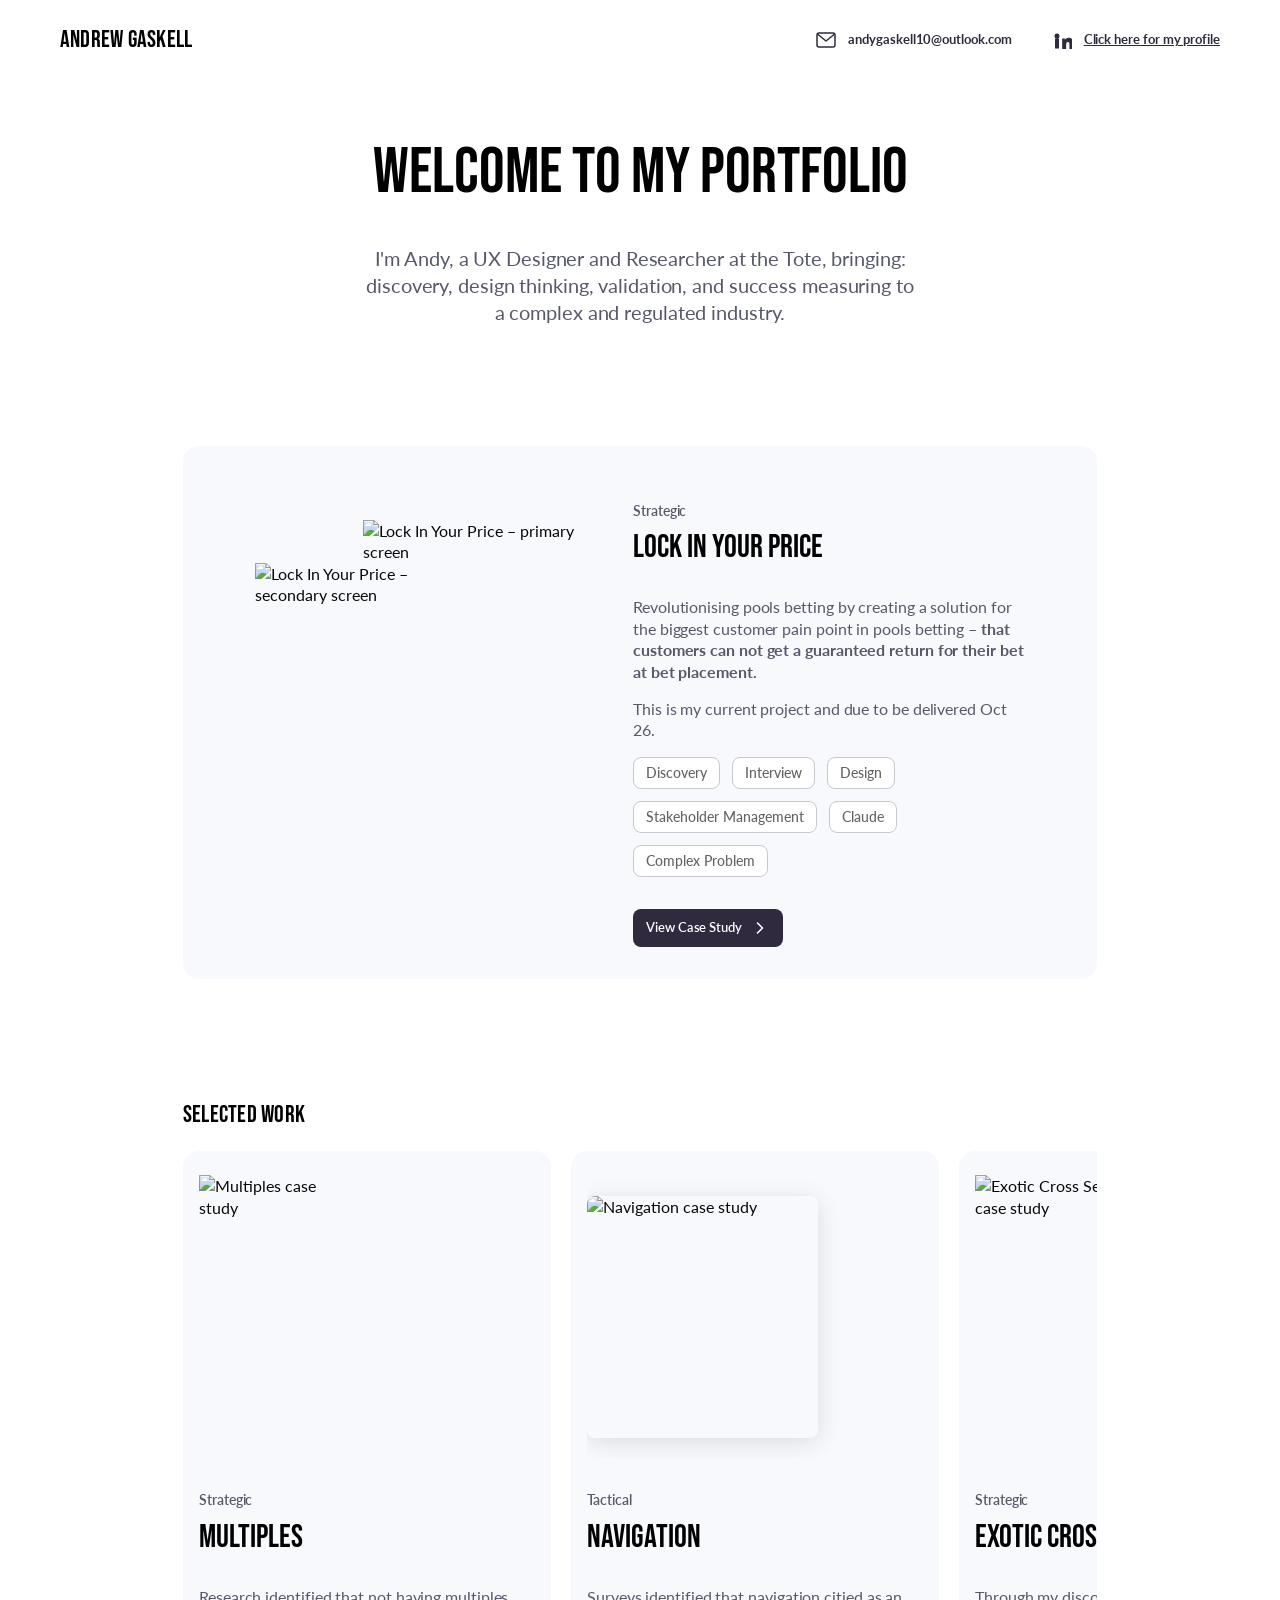
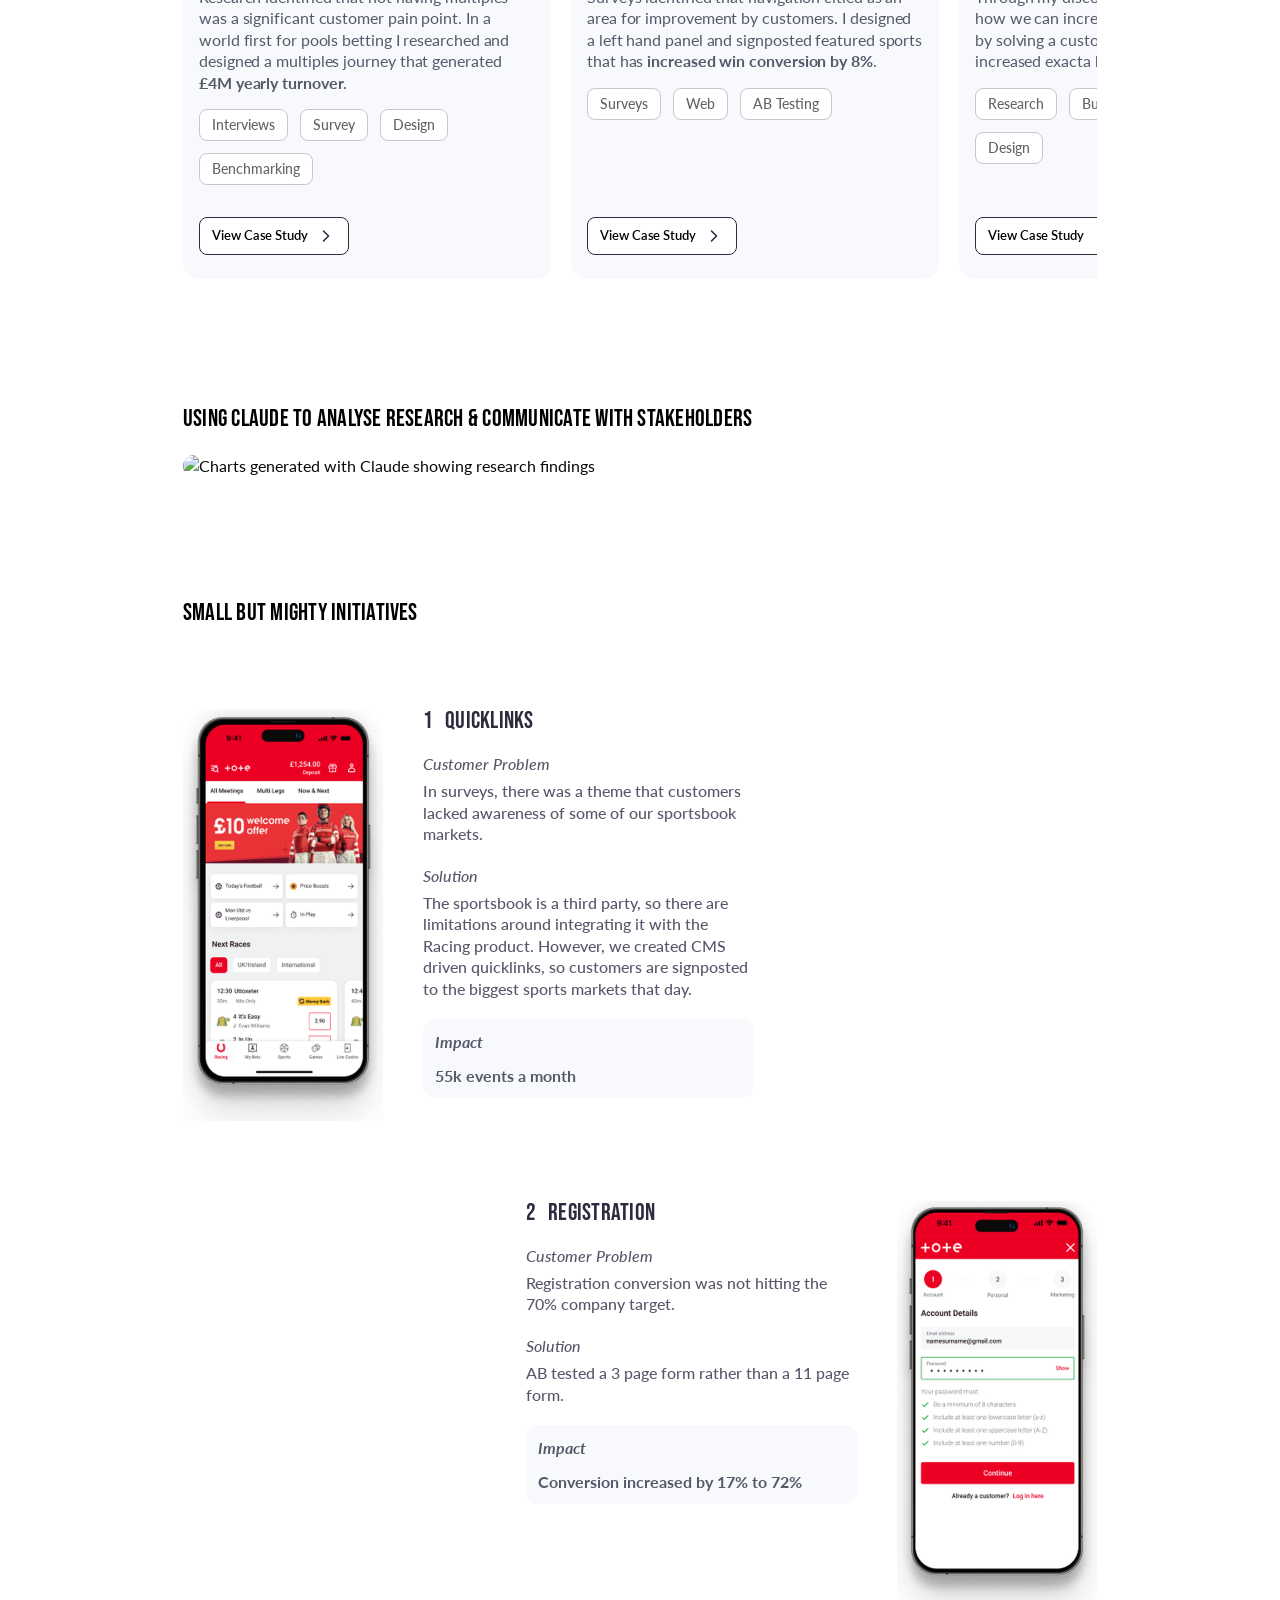
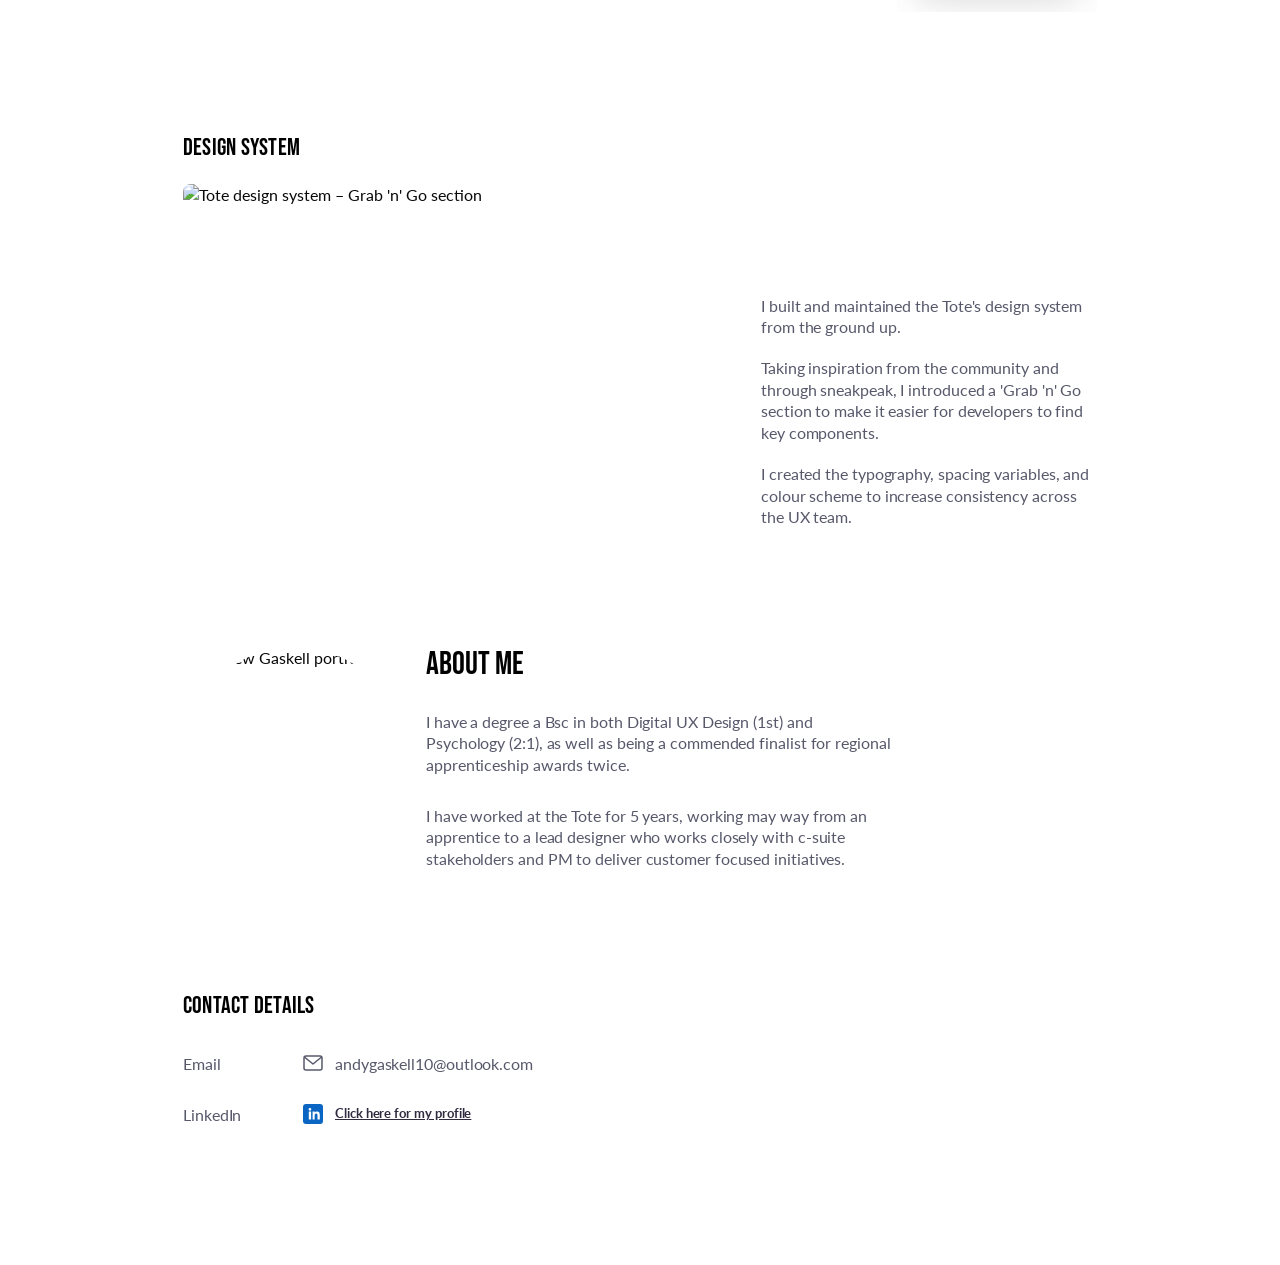
==== index.html @ a04e3f1e "Images Fix" ====
<!DOCTYPE html>
<html lang="en">
<head>
  <meta charset="UTF-8" />
  <meta name="viewport" content="width=device-width, initial-scale=1.0" />
  <title>Andrew Gaskell – Portfolio</title>
  <link rel="preconnect" href="https://fonts.googleapis.com" />
  <link rel="preconnect" href="https://fonts.gstatic.com" crossorigin />
  <link
    href="https://fonts.googleapis.com/css2?family=Bebas+Neue&family=Lato:wght@400;500;600;700&display=swap"
    rel="stylesheet"
  />
  <style>
    :root {
      --dark: #302a3f;
      --text: #57596b;
      --text-secondary: #626567;
      --surface: #f7f9fc;
      --border: #c7c7d0;
      --black: #090909;
    }

    *,
    *::before,
    *::after {
      box-sizing: border-box;
      margin: 0;
      padding: 0;
    }

    html {
      scroll-behavior: smooth;
    }

    body {
      font-family: "Lato", sans-serif;
      background: #ffffff;
      color: var(--black);
      line-height: 1.34;
      -webkit-font-smoothing: antialiased;
      -moz-osx-font-smoothing: grayscale;
    }

    img {
      display: block;
      max-width: 100%;
    }

    a {
      color: inherit;
    }

    /* ---------- HEADER ---------- */
    .site-header {
      position: sticky;
      top: 0;
      z-index: 100;
      display: flex;
      align-items: center;
      justify-content: space-between;
      gap: 40px;
      padding: 24px 60px;
      background: rgba(255, 255, 255, 0.92);
      backdrop-filter: saturate(180%) blur(10px);
      -webkit-backdrop-filter: saturate(180%) blur(10px);
      border-bottom: 1px solid transparent;
      transition: border-color 0.2s ease, box-shadow 0.2s ease;
    }

    .site-header--scrolled {
      border-bottom-color: rgba(0, 0, 0, 0.06);
      box-shadow: 0 4px 20px rgba(0, 0, 0, 0.04);
    }

    .site-header__logo {
      font-family: "Bebas Neue", sans-serif;
      font-size: 24px;
      color: #000;
      letter-spacing: 0.01em;
    }

    .site-header__links {
      display: flex;
      gap: 40px;
      align-items: center;
    }

    .header-link {
      display: inline-flex;
      align-items: center;
      gap: 12px;
      color: var(--dark);
      font-weight: 700;
      font-size: 13px;
      letter-spacing: -0.065px;
      text-decoration: none;
    }

    .header-link span.underline,
    .header-link a {
      text-decoration: underline;
      color: var(--dark);
    }

    .header-link svg {
      flex-shrink: 0;
    }

    /* ---------- MAIN BODY ---------- */
    .body-wrap {
      max-width: 954px;
      margin: 0 auto;
      padding: 60px 20px 140px;
      display: flex;
      flex-direction: column;
      align-items: center;
      gap: 120px;
    }

    /* ---------- INTRO ---------- */
    .intro {
      max-width: 553px;
      text-align: center;
      display: flex;
      flex-direction: column;
      gap: 40px;
    }

    .intro__title {
      font-family: "Bebas Neue", sans-serif;
      font-weight: 400;
      font-size: 64px;
      line-height: 1;
      color: #000;
      text-transform: uppercase;
    }

    .intro__lede {
      font-size: 20px;
      color: var(--text);
      letter-spacing: -0.1px;
      line-height: 1.34;
    }

    /* ---------- FEATURED CASE (Lock In Your Price) ---------- */
    .featured {
      width: 100%;
      background: var(--surface);
      border-radius: 16px;
      padding: 24px 72px 0;
      display: flex;
      gap: 40px;
      align-items: center;
      overflow: hidden;
    }

    .featured__media {
      position: relative;
      width: 338px;
      height: 409px;
      flex-shrink: 0;
    }

    .featured__media img {
      position: absolute;
      object-fit: cover;
    }

    .featured__media .img-back {
      left: 0;
      top: 43px;
      width: 182px;
      height: 323px;
    }

    .featured__media .img-front {
      left: 108px;
      top: 0;
      width: 230px;
      height: 409px;
    }

    .featured__copy {
      width: 400px;
      display: flex;
      flex-direction: column;
      gap: 32px;
      padding: 32px 0;
    }

    /* ---------- SHARED CARD TYPOGRAPHY ---------- */
    .eyebrow {
      font-size: 14px;
      font-weight: 600;
      color: var(--text);
      letter-spacing: -0.07px;
    }

    .card-title {
      font-family: "Bebas Neue", sans-serif;
      font-weight: 400;
      font-size: 32px;
      color: #000;
      text-transform: uppercase;
      line-height: 1;
    }

    .copy-header {
      display: flex;
      flex-direction: column;
      gap: 12px;
    }

    .copy-body {
      display: flex;
      flex-direction: column;
      gap: 16px;
    }

    .copy-body p {
      font-size: 16px;
      color: var(--text);
      letter-spacing: -0.08px;
      line-height: 1.34;
    }

    .copy-body p strong {
      font-weight: 700;
    }

    /* ---------- CHIPS ---------- */
    .chips {
      display: flex;
      flex-wrap: wrap;
      gap: 12px;
    }

    .chip {
      height: 32px;
      display: inline-flex;
      align-items: center;
      padding: 6px 12px;
      background: #ffffff;
      border: 0.6px solid var(--border);
      border-radius: 8px;
      font-size: 14px;
      font-weight: 500;
      color: var(--text-secondary);
      line-height: 20px;
      white-space: nowrap;
    }

    /* ---------- BUTTONS ---------- */
    .btn {
      display: inline-flex;
      align-items: center;
      gap: 8px;
      padding: 8px 12px;
      border-radius: 8px;
      font-size: 13px;
      font-weight: 600;
      letter-spacing: -0.065px;
      cursor: pointer;
      text-decoration: none;
      border: 1px solid transparent;
      font-family: "Lato", sans-serif;
      transition: background 0.2s ease, color 0.2s ease, transform 0.1s ease;
    }

    .btn:hover {
      transform: translateY(-1px);
    }

    .btn--primary {
      background: var(--dark);
      color: #ffffff;
    }

    .btn--primary:hover {
      background: #1f1a2b;
    }

    .btn--secondary {
      background: #ffffff;
      color: #000;
      border-color: var(--dark);
    }

    .btn--secondary:hover {
      background: #f1efee;
    }

    .btn svg {
      width: 20px;
      height: 20px;
    }

    /* ---------- SELECTED WORK ---------- */
    .section-title {
      font-family: "Bebas Neue", sans-serif;
      font-weight: 400;
      font-size: 24px;
      color: #000;
      text-transform: uppercase;
      width: 100%;
      letter-spacing: 0.01em;
    }

    .selected-work {
      width: 100%;
      display: flex;
      flex-direction: column;
      gap: 20px;
      align-items: center;
    }

    .work-cards {
      display: flex;
      gap: 20px;
      width: 100%;
      overflow-x: auto;
      padding-bottom: 4px;
      scrollbar-width: thin;
    }

    .work-cards::-webkit-scrollbar {
      height: 8px;
    }
    .work-cards::-webkit-scrollbar-thumb {
      background: var(--border);
      border-radius: 4px;
    }

    .work-card {
      flex: 0 0 368px;
      background: var(--surface);
      border-radius: 16px;
      padding: 24px 16px;
      display: flex;
      flex-direction: column;
      gap: 32px;
      min-height: 633px;
    }

    .work-card__image {
      height: 284px;
      display: flex;
      align-items: center;
      justify-content: flex-start;
      overflow: hidden;
    }

    .work-card__image img {
      height: 284px;
      width: auto;
      object-fit: cover;
    }

    .work-card__image--shadow img {
      height: 242px;
      width: 231px;
      border-radius: 8px;
      box-shadow: 0 4px 24.5px rgba(0, 0, 0, 0.12);
    }

    .work-card__copy {
      display: flex;
      flex-direction: column;
      gap: 32px;
      flex: 1;
    }

    .work-card__copy > div:last-child {
      margin-top: auto;
      align-self: flex-start;
    }

    /* ---------- FULL-WIDTH BLOCK ---------- */
    .section-block {
      width: 100%;
      display: flex;
      flex-direction: column;
      gap: 20px;
    }

    .section-block img.full {
      width: 100%;
      border-radius: 12px;
      object-fit: cover;
    }

    /* ---------- INITIATIVES ---------- */
    .initiatives {
      gap: 80px;
    }

    .initiative {
      display: flex;
      gap: 40px;
      align-items: flex-start;
      width: 100%;
    }

    .initiative--right {
      justify-content: flex-end;
    }

    .initiative__phone {
      position: relative;
      width: 200px;
      height: 411.77px;
      flex-shrink: 0;
      background: #090909;
      border-radius: 28px;
      padding: 8px;
      box-sizing: border-box;
      box-shadow: 0 20px 40px rgba(9, 9, 9, 0.12);
      overflow: hidden;
    }

    .initiative__phone::before {
      content: "";
      position: absolute;
      top: 14px;
      left: 50%;
      transform: translateX(-50%);
      width: 60px;
      height: 16px;
      background: #090909;
      border-radius: 8px;
      z-index: 2;
    }

    .initiative__phone img {
      width: 100%;
      height: 100%;
      object-fit: cover;
      object-position: top;
      display: block;
      border-radius: 20px;
    }

    /* Phone variant for images that already include a device frame */
    .initiative__phone--raw {
      background: transparent;
      padding: 0;
      border-radius: 0;
      box-shadow: none;
    }

    .initiative__phone--raw::before {
      content: none;
    }

    .initiative__phone--raw img {
      border-radius: 0;
      object-fit: cover;
      object-position: center;
    }

    .initiative__copy {
      width: 100%;
      max-width: 331px;
      display: flex;
      flex-direction: column;
      gap: 20px;
    }

    .initiative__title {
      display: flex;
      align-items: baseline;
      gap: 12px;
      font-family: "Bebas Neue", sans-serif;
      font-weight: 400;
      font-size: 24px;
      letter-spacing: 0.01em;
      text-transform: uppercase;
      color: var(--dark);
      margin: 0;
      line-height: 1;
    }

    .initiative__num {
      color: var(--dark);
    }

    .initiative__label {
      color: var(--dark);
    }

    .initiative__group {
      display: flex;
      flex-direction: column;
      gap: 6px;
    }

    .initiative__group-label {
      font-family: "Lato", sans-serif;
      font-weight: 500;
      font-style: italic;
      font-size: 16px;
      color: var(--text);
      margin: 0;
    }

    .initiative__group-body {
      font-family: "Lato", sans-serif;
      font-weight: 500;
      font-size: 16px;
      line-height: 1.34;
      color: var(--text);
      margin: 0;
    }

    .initiative__impact {
      background: var(--surface);
      border-radius: 12px;
      padding: 12px;
      display: flex;
      flex-direction: column;
      gap: 12px;
    }

    .initiative__impact-label {
      font-family: "Lato", sans-serif;
      font-weight: 700;
      font-style: italic;
      font-size: 16px;
      color: var(--text);
      margin: 0;
    }

    .initiative__impact-body {
      font-family: "Lato", sans-serif;
      font-weight: 700;
      font-size: 16px;
      line-height: 1.34;
      color: var(--text);
      margin: 0;
    }

    @media (max-width: 720px) {
      .initiatives {
        gap: 48px;
      }

      .initiative {
        display: flex;
        flex-direction: column;
        align-items: center;
        gap: 24px;
      }

      .initiative__copy {
        max-width: 100%;
        width: 100%;
      }
    }

    /* ---------- DESIGN SYSTEM ---------- */
    .design-row {
      display: flex;
      gap: 20px;
      align-items: flex-end;
      width: 100%;
    }

    .design-row__img {
      width: 558px;
      height: 343px;
      border-radius: 8px;
      object-fit: cover;
      flex-shrink: 0;
    }

    .design-row__text {
      flex: 1;
      display: flex;
      flex-direction: column;
      justify-content: center;
      gap: 20px;
      font-size: 16px;
      color: var(--text);
      letter-spacing: -0.08px;
      line-height: 1.34;
    }

    /* ---------- ABOUT ME ---------- */
    .about {
      width: 100%;
      display: flex;
      gap: 20px;
      align-items: center;
    }

    .about__photo {
      width: 223px;
      height: 223px;
      border-radius: 50%;
      object-fit: cover;
      object-position: center 15%;
      flex-shrink: 0;
    }

    .about__copy {
      width: 467px;
      display: flex;
      flex-direction: column;
      gap: 30px;
    }

    .about__copy h2 {
      font-family: "Bebas Neue", sans-serif;
      font-weight: 400;
      font-size: 32px;
      color: #000;
      text-transform: uppercase;
      line-height: 1;
    }

    .about__copy p {
      font-size: 16px;
      color: var(--text);
      letter-spacing: -0.08px;
      line-height: 1.34;
    }

    /* ---------- CONTACT ---------- */
    .contact {
      width: 100%;
    }

    .contact__col {
      width: 467px;
      display: flex;
      flex-direction: column;
      gap: 30px;
    }

    .contact__list {
      display: flex;
      flex-direction: column;
      gap: 30px;
    }

    .contact__row {
      display: flex;
      align-items: flex-start;
      gap: 60px;
      width: 382px;
    }

    .contact__row .label {
      width: 60px;
      font-size: 16px;
      color: var(--text);
      letter-spacing: -0.08px;
    }

    .contact__row .value {
      display: inline-flex;
      align-items: center;
      gap: 12px;
      font-size: 16px;
      color: var(--text);
      letter-spacing: -0.08px;
    }

    .contact__row a {
      color: var(--dark);
      font-weight: 700;
      font-size: 13px;
      text-decoration: underline;
      letter-spacing: -0.065px;
    }

    /* ---------- RESPONSIVE ---------- */
    @media (max-width: 900px) {
      .site-header {
        padding: 16px 20px;
        flex-wrap: wrap;
        gap: 16px;
      }
      .site-header__links {
        gap: 16px;
        flex-wrap: wrap;
      }
      .body-wrap {
        padding: 48px 20px 80px;
        gap: 80px;
      }
      .intro__title {
        font-size: 44px;
      }
      .intro__lede {
        font-size: 17px;
      }
      .featured {
        flex-direction: column;
        padding: 24px;
        gap: 24px;
      }
      .featured__media {
        width: 100%;
        height: 360px;
      }
      .featured__media .img-back {
        left: 0;
      }
      .featured__media .img-front {
        left: 40%;
      }
      .featured__copy {
        width: 100%;
        padding: 0;
      }
      .design-row {
        flex-direction: column;
        align-items: stretch;
      }
      .design-row__img {
        width: 100%;
        height: auto;
      }
      .about {
        flex-direction: column;
        text-align: center;
      }
      .about__copy {
        width: 100%;
      }
      .contact__col,
      .contact__row {
        width: 100%;
      }
      .contact__row {
        flex-wrap: wrap;
        gap: 12px;
      }
    }
  </style>
</head>
<body>
  <!-- HEADER -->
  <header class="site-header">
    <div class="site-header__logo">Andrew Gaskell</div>

    <div class="site-header__links">
      <a class="header-link" href="mailto:andygaskell10@outlook.com">
        <svg width="20" height="18" viewBox="0 0 20 18" fill="none" aria-hidden="true">
          <rect x="1" y="2" width="18" height="14" rx="2" stroke="#302a3f" stroke-width="1.5" />
          <path d="M2 3.5l8 6.5 8-6.5" stroke="#302a3f" stroke-width="1.5" fill="none" stroke-linecap="round" stroke-linejoin="round" />
        </svg>
        <span>andygaskell10@outlook.com</span>
      </a>

      <span class="header-link">
        <svg width="20" height="20" viewBox="0 0 20 20" fill="#302a3f" aria-hidden="true">
          <path d="M4.98 3.5A2.49 2.49 0 002.5 6a2.5 2.5 0 105 0 2.49 2.49 0 00-2.52-2.5zM3 8.5h4v10H3v-10zM9 8.5h3.8v1.37h.05c.53-1 1.83-2.07 3.77-2.07 4.03 0 4.78 2.65 4.78 6.1v5.1h-4v-4.52c0-1.08-.02-2.47-1.5-2.47-1.5 0-1.73 1.17-1.73 2.39v4.6h-4V8.5z"/>
        </svg>
        <a
          href="https://www.linkedin.com/in/andrew-gaskell-4092a5191?utm_source=share&utm_campaign=share_via&utm_content=profile&utm_medium=ios_app"
          target="_blank"
          rel="noopener"
        >Click here for my profile</a>
      </span>
    </div>
  </header>

  <main class="body-wrap">
    <!-- INTRO -->
    <section class="intro">
      <h1 class="intro__title">Welcome to my Portfolio</h1>
      <p class="intro__lede">
        I'm Andy, a UX Designer and Researcher at the Tote,
        bringing: discovery, design thinking, validation, and success measuring
        to a complex and regulated industry.
      </p>
    </section>

    <!-- FEATURED: LOCK IN YOUR PRICE -->
    <section class="featured" aria-labelledby="featured-title">
      <div class="featured__media">
        <img
          class="img-back"
          src="https://www.figma.com/api/mcp/asset/59ce212b-fd4f-493f-a868-9556525ee064"
          alt="Lock In Your Price – secondary screen"
        />
        <img
          class="img-front"
          src="https://www.figma.com/api/mcp/asset/9206237b-5625-414d-aa33-318e355da649"
          alt="Lock In Your Price – primary screen"
        />
      </div>

      <div class="featured__copy">
        <div class="copy-header">
          <div class="eyebrow">Strategic</div>
          <h2 id="featured-title" class="card-title">Lock in your price</h2>
        </div>

        <div class="copy-body">
          <p>
            Revolutionising pools betting by creating a solution for the biggest
            customer pain point in pools betting –
            <strong>that customers can not get a guaranteed return for their bet at bet placement.</strong>
          </p>
          <p>This is my current project and due to be delivered Oct 26.</p>
          <div class="chips">
            <span class="chip">Discovery</span>
            <span class="chip">Interview</span>
            <span class="chip">Design</span>
            <span class="chip">Stakeholder Management</span>
            <span class="chip">Claude</span>
            <span class="chip">Complex Problem</span>
          </div>
        </div>

        <div>
          <a href="lock-in-your-price.html" class="btn btn--primary">
            View Case Study
            <svg viewBox="0 0 20 20" fill="none" aria-hidden="true">
              <path d="M7.5 5l5 5-5 5" stroke="#ffffff" stroke-width="1.6" stroke-linecap="round" stroke-linejoin="round" />
            </svg>
          </a>
        </div>
      </div>
    </section>

    <!-- SELECTED WORK -->
    <section class="selected-work" aria-labelledby="selected-work-title">
      <h2 id="selected-work-title" class="section-title">Selected Work</h2>

      <div class="work-cards">
        <!-- MULTIPLES -->
        <article class="work-card">
          <div class="work-card__image">
            <img
              src="https://www.figma.com/api/mcp/asset/af1f8f27-b01c-4b94-82c2-63f223aa8c0b"
              alt="Multiples case study"
              style="width: 148px; height: 284px;"
            />
          </div>
          <div class="work-card__copy">
            <div class="copy-header">
              <div class="eyebrow">Strategic</div>
              <h3 class="card-title">Multiples</h3>
            </div>
            <div class="copy-body">
              <p>
                Research identified that not having multiples was a significant
                customer pain point. In a world first for pools betting I
                researched and designed a multiples journey that generated
                <strong>£4M yearly turnover</strong>.
              </p>
              <div class="chips">
                <span class="chip">Interviews</span>
                <span class="chip">Survey</span>
                <span class="chip">Design</span>
                <span class="chip">Benchmarking</span>
              </div>
            </div>
            <div>
              <a href="multiples.html" class="btn btn--secondary">
                View Case Study
                <svg viewBox="0 0 20 20" fill="none" aria-hidden="true">
                  <path d="M7.5 5l5 5-5 5" stroke="#302a3f" stroke-width="1.6" stroke-linecap="round" stroke-linejoin="round" />
                </svg>
              </a>
            </div>
          </div>
        </article>

        <!-- NAVIGATION -->
        <article class="work-card">
          <div class="work-card__image work-card__image--shadow">
            <img
              src="https://www.figma.com/api/mcp/asset/d4b5a0cf-1b9d-4bb0-9377-9b371bf3ffa4"
              alt="Navigation case study"
            />
          </div>
          <div class="work-card__copy">
            <div class="copy-header">
              <div class="eyebrow">Tactical</div>
              <h3 class="card-title">Navigation</h3>
            </div>
            <div class="copy-body">
              <p>
                Surveys identified that navigation citied as an area for
                improvement by customers. I designed a left hand panel and
                signposted featured sports that has
                <strong>increased win conversion by 8%</strong>.
              </p>
              <div class="chips">
                <span class="chip">Surveys</span>
                <span class="chip">Web</span>
                <span class="chip">AB Testing</span>
              </div>
            </div>
            <div>
              <a href="navigation.html" class="btn btn--secondary">
                View Case Study
                <svg viewBox="0 0 20 20" fill="none" aria-hidden="true">
                  <path d="M7.5 5l5 5-5 5" stroke="#302a3f" stroke-width="1.6" stroke-linecap="round" stroke-linejoin="round" />
                </svg>
              </a>
            </div>
          </div>
        </article>

        <!-- EXOTIC CROSS SELL -->
        <article class="work-card">
          <div class="work-card__image">
            <img
              src="https://www.figma.com/api/mcp/asset/a1ad3f12-41bf-49c2-80f7-ecae41f006d0"
              alt="Exotic Cross Sell case study"
              style="width: 148px; height: 284px;"
            />
          </div>
          <div class="work-card__copy">
            <div class="copy-header">
              <div class="eyebrow">Strategic</div>
              <h3 class="card-title">Exotic Cross Sell</h3>
            </div>
            <div class="copy-body">
              <p>
                Through my discovery, I built a business case on how we can
                increase the number of exotic bets by solving a customer
                problem. My solution increased exacta bets by 8%.
              </p>
              <div class="chips">
                <span class="chip">Research</span>
                <span class="chip">Business Case</span>
                <span class="chip">AB Testing</span>
                <span class="chip">Design</span>
              </div>
            </div>
            <div>
              <a href="exotic-cross-sell.html" class="btn btn--secondary">
                View Case Study
                <svg viewBox="0 0 20 20" fill="none" aria-hidden="true">
                  <path d="M7.5 5l5 5-5 5" stroke="#302a3f" stroke-width="1.6" stroke-linecap="round" stroke-linejoin="round" />
                </svg>
              </a>
            </div>
          </div>
        </article>
      </div>
    </section>

    <!-- CLAUDE RESEARCH -->
    <section class="section-block" aria-labelledby="claude-title">
      <h2 id="claude-title" class="section-title">
        Using Claude to analyse research &amp; communicate with stakeholders
      </h2>
      <img
        class="full"
        src="https://www.figma.com/api/mcp/asset/774a1a43-2153-4a1f-8f2c-2c7793936df0"
        alt="Charts generated with Claude showing research findings"
      />
    </section>

    <!-- SMALL BUT MIGHTY INITIATIVES -->
    <section class="section-block initiatives" aria-labelledby="initiatives-title">
      <h2 id="initiatives-title" class="section-title">
        Small but mighty initiatives
      </h2>

      <article class="initiative initiative--left">
        <div class="initiative__phone initiative__phone--raw">
          <img
            src="images/quicklinks-mockup.png"
            alt="Tote app showing Quicklinks to sportsbook markets"
          />
        </div>
        <div class="initiative__copy">
          <h3 class="initiative__title">
            <span class="initiative__num">1</span>
            <span class="initiative__label">Quicklinks</span>
          </h3>
          <div class="initiative__group">
            <p class="initiative__group-label">Customer Problem</p>
            <p class="initiative__group-body">
              In surveys, there was a theme that customers lacked awareness of
              some of our sportsbook markets.
            </p>
          </div>
          <div class="initiative__group">
            <p class="initiative__group-label">Solution</p>
            <p class="initiative__group-body">
              The sportsbook is a third party, so there are limitations around
              integrating it with the Racing product. However, we created CMS
              driven quicklinks, so customers are signposted to the biggest
              sports markets that day.
            </p>
          </div>
          <div class="initiative__impact">
            <p class="initiative__impact-label">Impact</p>
            <p class="initiative__impact-body">55k events a month</p>
          </div>
        </div>
      </article>

      <article class="initiative initiative--right">
        <div class="initiative__copy">
          <h3 class="initiative__title">
            <span class="initiative__num">2</span>
            <span class="initiative__label">Registration</span>
          </h3>
          <div class="initiative__group">
            <p class="initiative__group-label">Customer Problem</p>
            <p class="initiative__group-body">
              Registration conversion was not hitting the 70% company target.
            </p>
          </div>
          <div class="initiative__group">
            <p class="initiative__group-label">Solution</p>
            <p class="initiative__group-body">
              AB tested a 3 page form rather than a 11 page form.
            </p>
          </div>
          <div class="initiative__impact">
            <p class="initiative__impact-label">Impact</p>
            <p class="initiative__impact-body">
              Conversion increased by 17% to 72%
            </p>
          </div>
        </div>
        <div class="initiative__phone initiative__phone--raw">
          <img
            src="images/registration-mockup.png"
            alt="Tote registration screen"
          />
        </div>
      </article>
    </section>

    <!-- DESIGN SYSTEM -->
    <section class="section-block" aria-labelledby="design-system-title">
      <h2 id="design-system-title" class="section-title">Design System</h2>
      <div class="design-row">
        <img
          class="design-row__img"
          src="https://www.figma.com/api/mcp/asset/03b5f0b4-5781-4f56-aea9-3d35192b1d86"
          alt="Tote design system – Grab 'n' Go section"
        />
        <div class="design-row__text">
          <p>I built and maintained the Tote's design system from the ground up.</p>
          <p>
            Taking inspiration from the community and through sneakpeak, I
            introduced a 'Grab 'n' Go section to make it easier for developers
            to find key components.
          </p>
          <p>
            I created the typography, spacing variables, and colour scheme to
            increase consistency across the UX team.
          </p>
        </div>
      </div>
    </section>

    <!-- ABOUT ME -->
    <section class="about" aria-labelledby="about-title">
      <img
        class="about__photo"
        src="https://www.figma.com/api/mcp/asset/d4609ada-170c-4000-98b9-8ecf464421ad"
        alt="Andrew Gaskell portrait"
      />
      <div class="about__copy">
        <h2 id="about-title">About Me</h2>
        <p>
          I have a degree a Bsc in both Digital UX Design (1st) and Psychology
          (2:1), as well as being a commended finalist for regional
          apprenticeship awards twice.
        </p>
        <p>
          I have worked at the Tote for 5 years, working may way from an
          apprentice to a lead designer who works closely with c-suite
          stakeholders and PM to deliver customer focused initiatives.
        </p>
      </div>
    </section>

    <!-- CONTACT -->
    <section class="contact" aria-labelledby="contact-title">
      <div class="contact__col">
        <h2 id="contact-title" class="section-title">Contact details</h2>

        <div class="contact__list">
          <div class="contact__row">
            <span class="label">Email</span>
            <span class="value">
              <svg width="20" height="18" viewBox="0 0 20 18" fill="none" aria-hidden="true">
                <rect x="1" y="2" width="18" height="14" rx="2" stroke="#57596b" stroke-width="1.5" />
                <path d="M2 3.5l8 6.5 8-6.5" stroke="#57596b" stroke-width="1.5" fill="none" stroke-linecap="round" stroke-linejoin="round" />
              </svg>
              andygaskell10@outlook.com
            </span>
          </div>

          <div class="contact__row">
            <span class="label">LinkedIn</span>
            <span class="value">
              <svg width="20" height="20" viewBox="0 0 20 20" aria-hidden="true">
                <rect width="20" height="20" rx="3" fill="#0a66c2"/>
                <path fill="#fff" d="M5.8 7.6h2.3v7.9H5.8V7.6zm1.15-3.6a1.36 1.36 0 11-.01 2.72 1.36 1.36 0 01.01-2.72zM9.6 7.6h2.21v1.08h.03c.31-.58 1.06-1.18 2.19-1.18 2.34 0 2.77 1.54 2.77 3.54v4.46h-2.3v-3.96c0-.94-.02-2.16-1.32-2.16-1.32 0-1.52 1.03-1.52 2.09v4.03H9.6V7.6z"/>
              </svg>
              <a
                href="https://www.linkedin.com/in/andrew-gaskell-4092a5191?utm_source=share&utm_campaign=share_via&utm_content=profile&utm_medium=ios_app"
                target="_blank"
                rel="noopener"
              >Click here for my profile</a>
            </span>
          </div>
        </div>
      </div>
    </section>
  </main>

  <script>
    (function () {
      var header = document.querySelector('.site-header');
      if (!header) return;
      var toggle = function () {
        if (window.scrollY > 8) {
          header.classList.add('site-header--scrolled');
        } else {
          header.classList.remove('site-header--scrolled');
        }
      };
      toggle();
      window.addEventListener('scroll', toggle, { passive: true });
    })();
  </script>
</body>
</html>
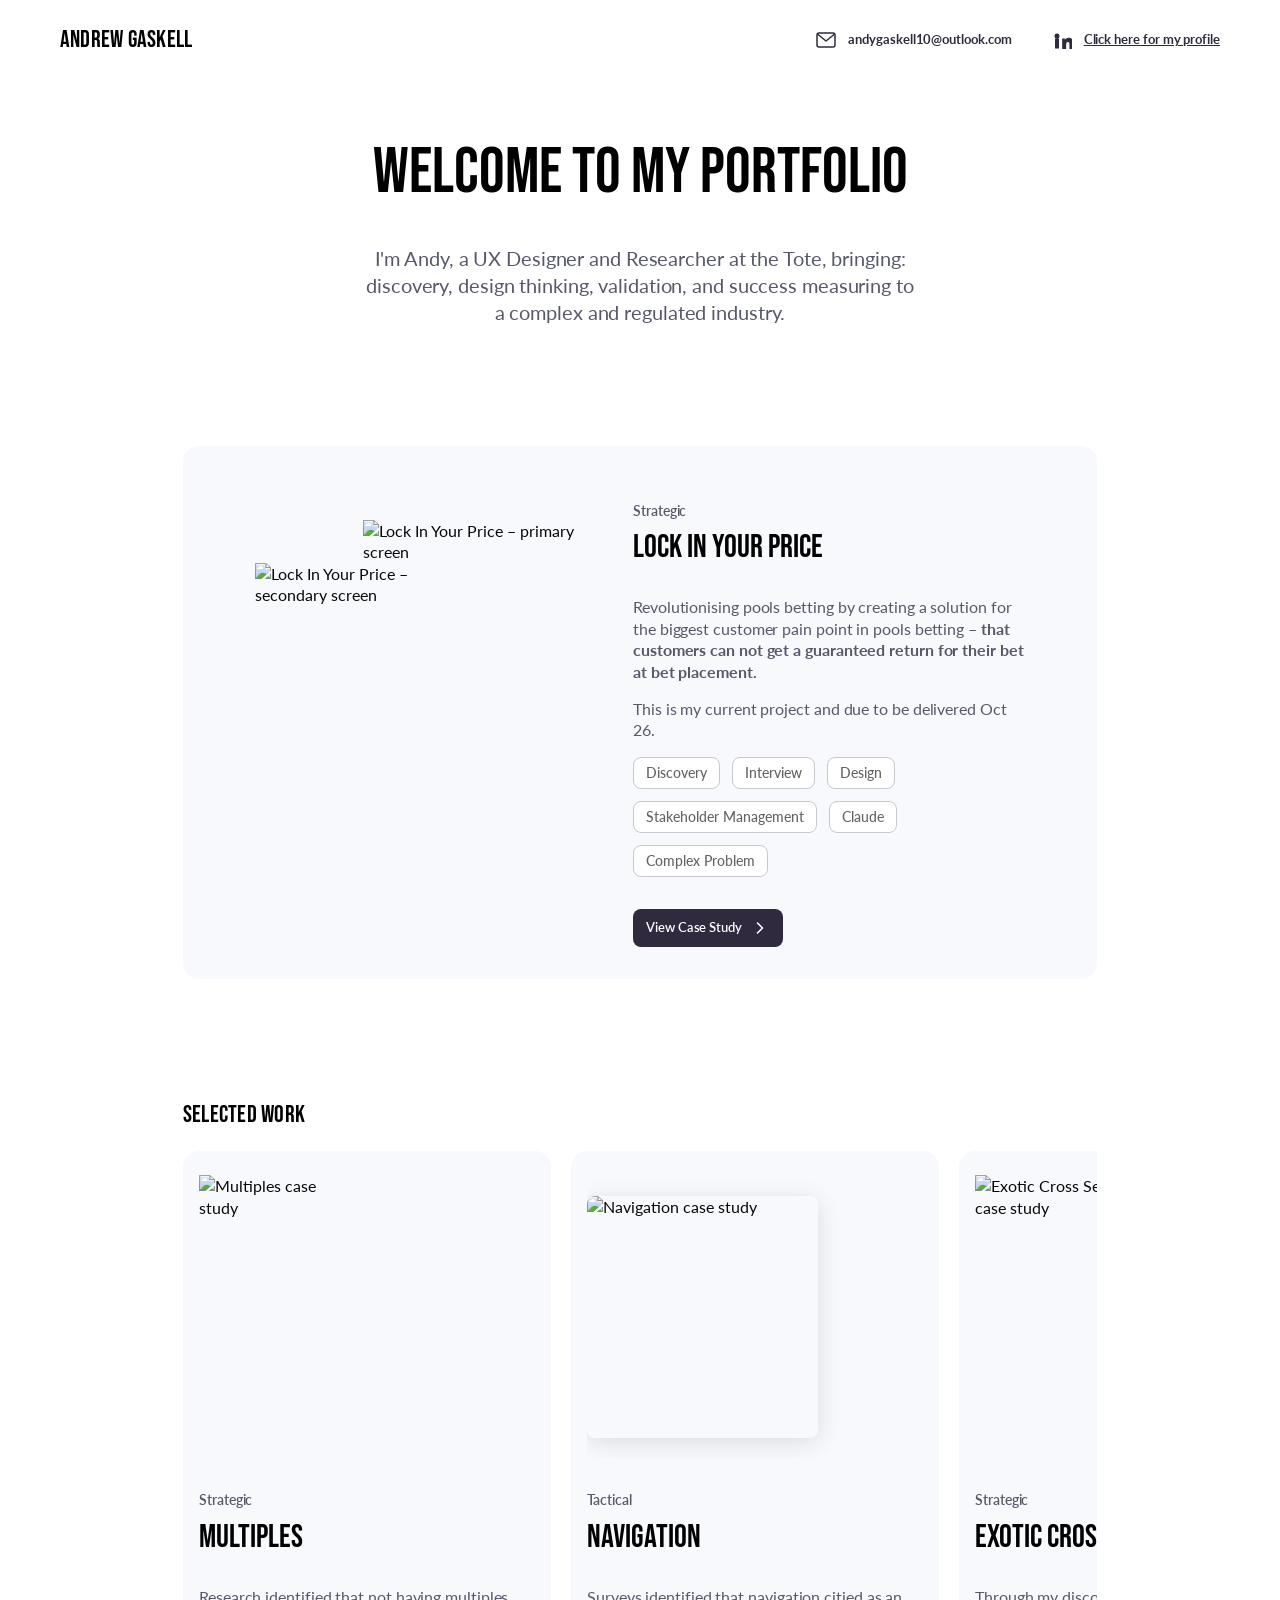
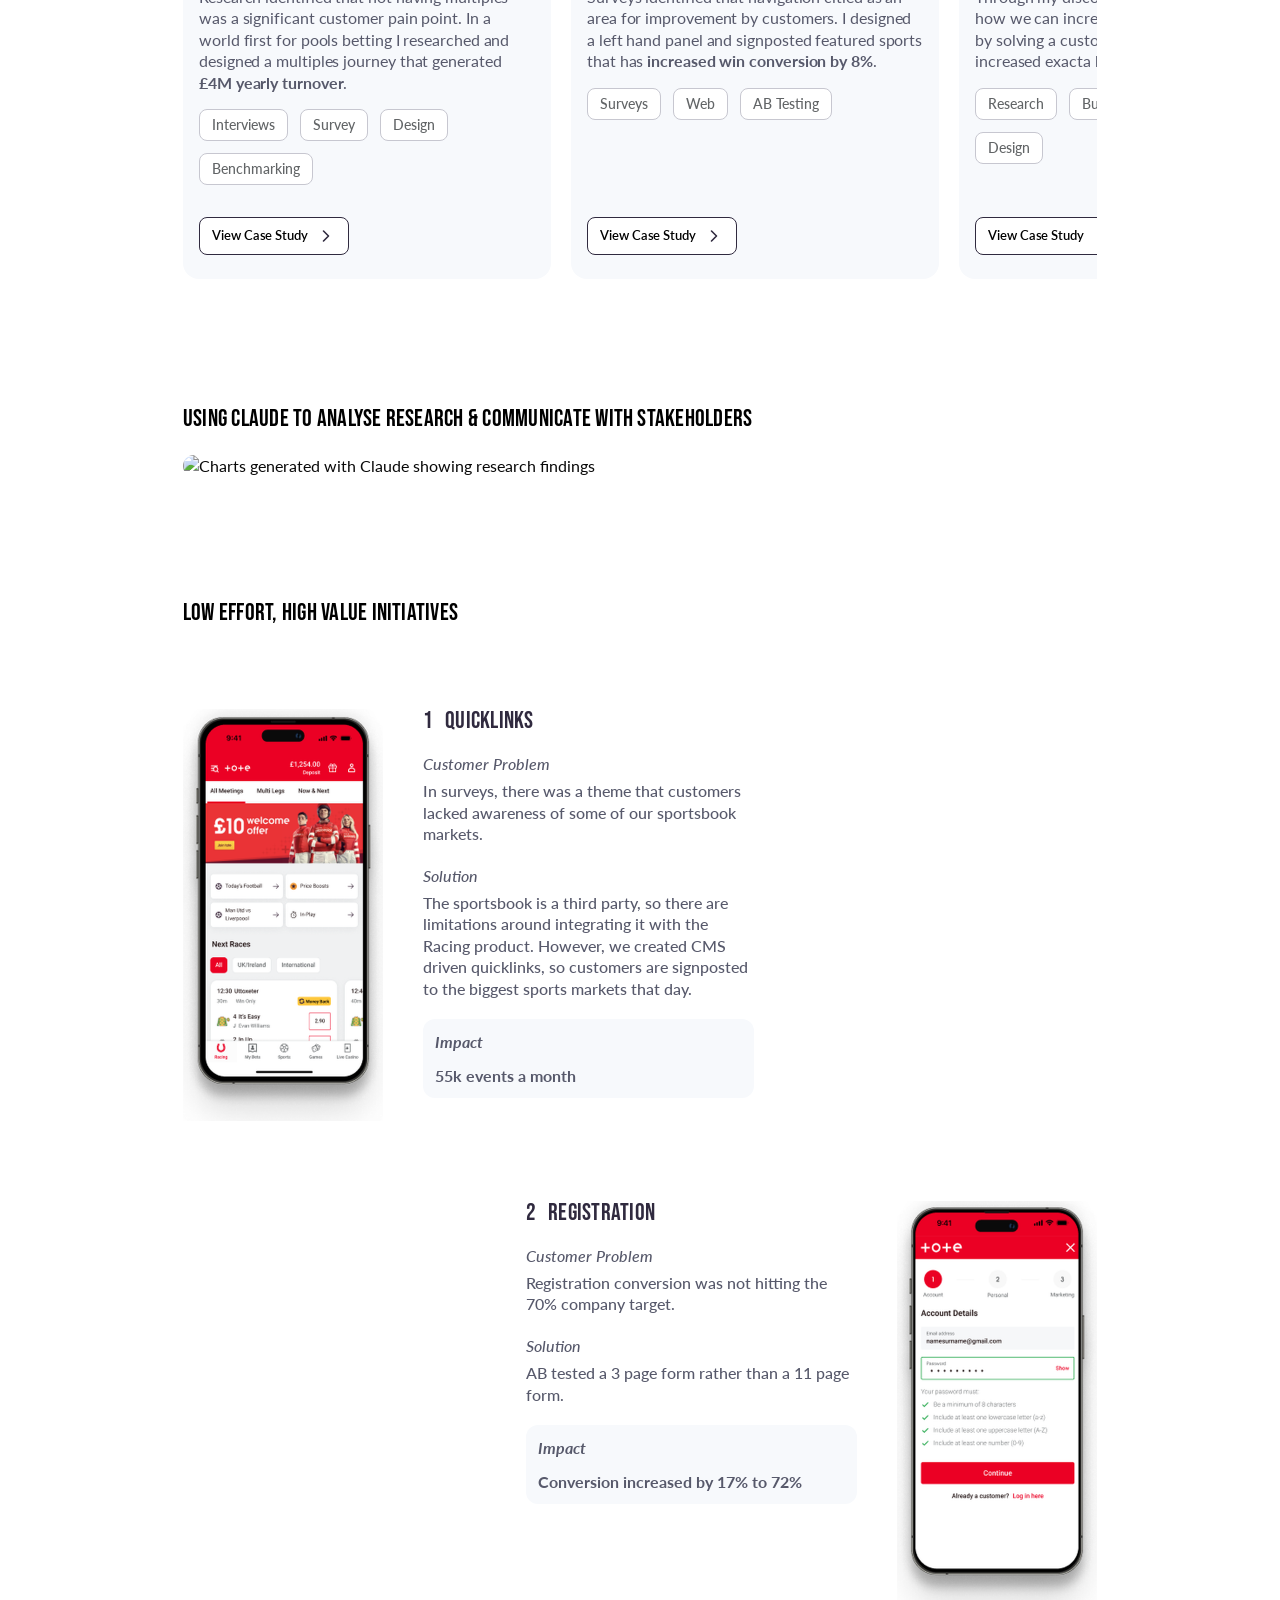
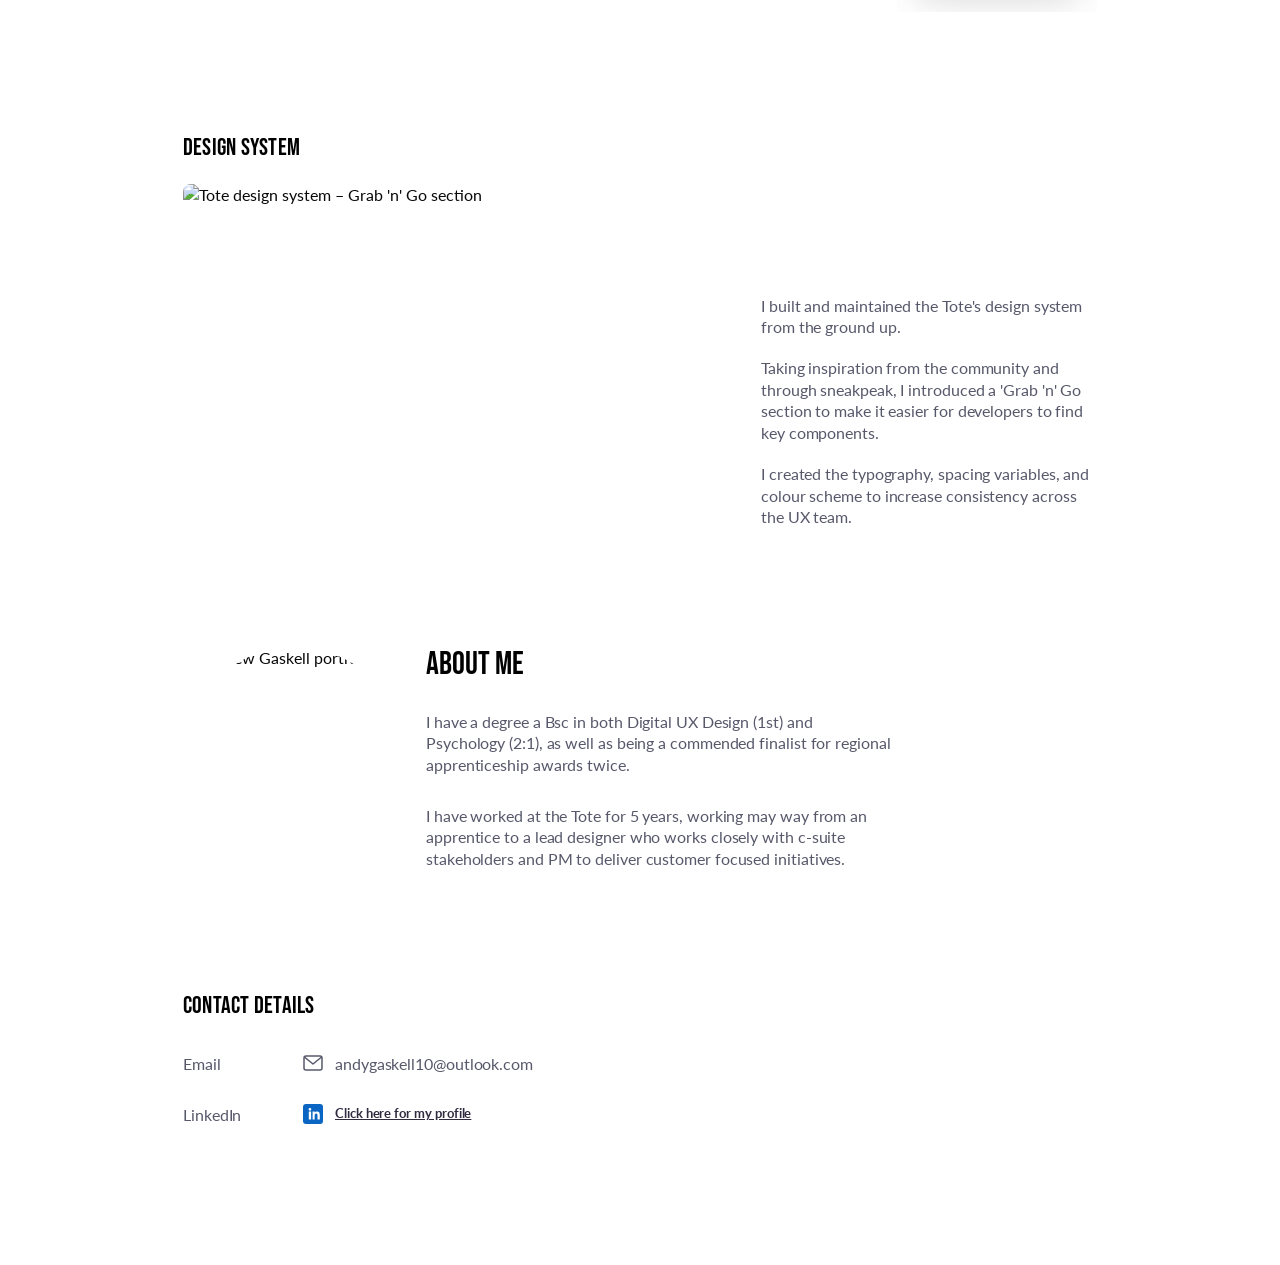
==== commit 87e91292: "Title change" ====
--- a/index.html
+++ b/index.html
@@ -963,7 +963,7 @@
     <!-- SMALL BUT MIGHTY INITIATIVES -->
     <section class="section-block initiatives" aria-labelledby="initiatives-title">
       <h2 id="initiatives-title" class="section-title">
-        Small but mighty initiatives
+        Low Effort, High Value Initiatives
       </h2>
 
       <article class="initiative initiative--left">
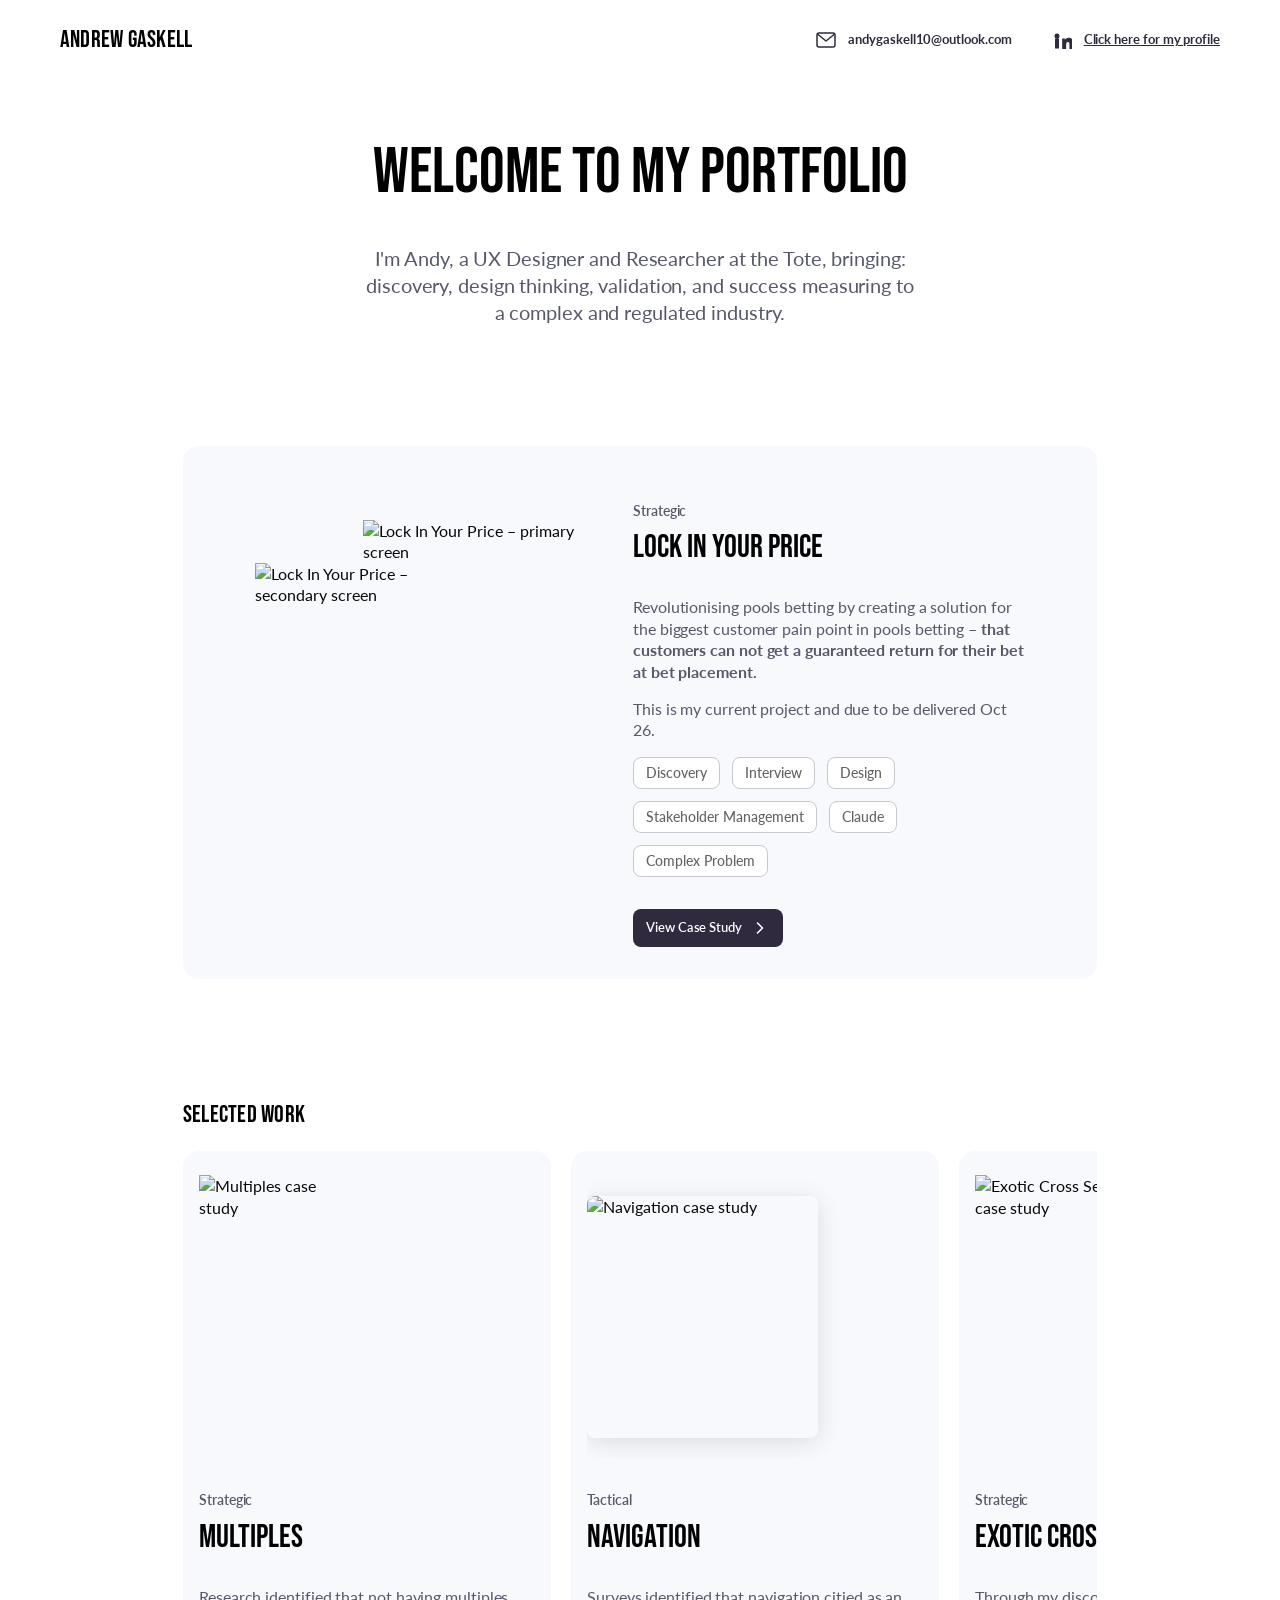
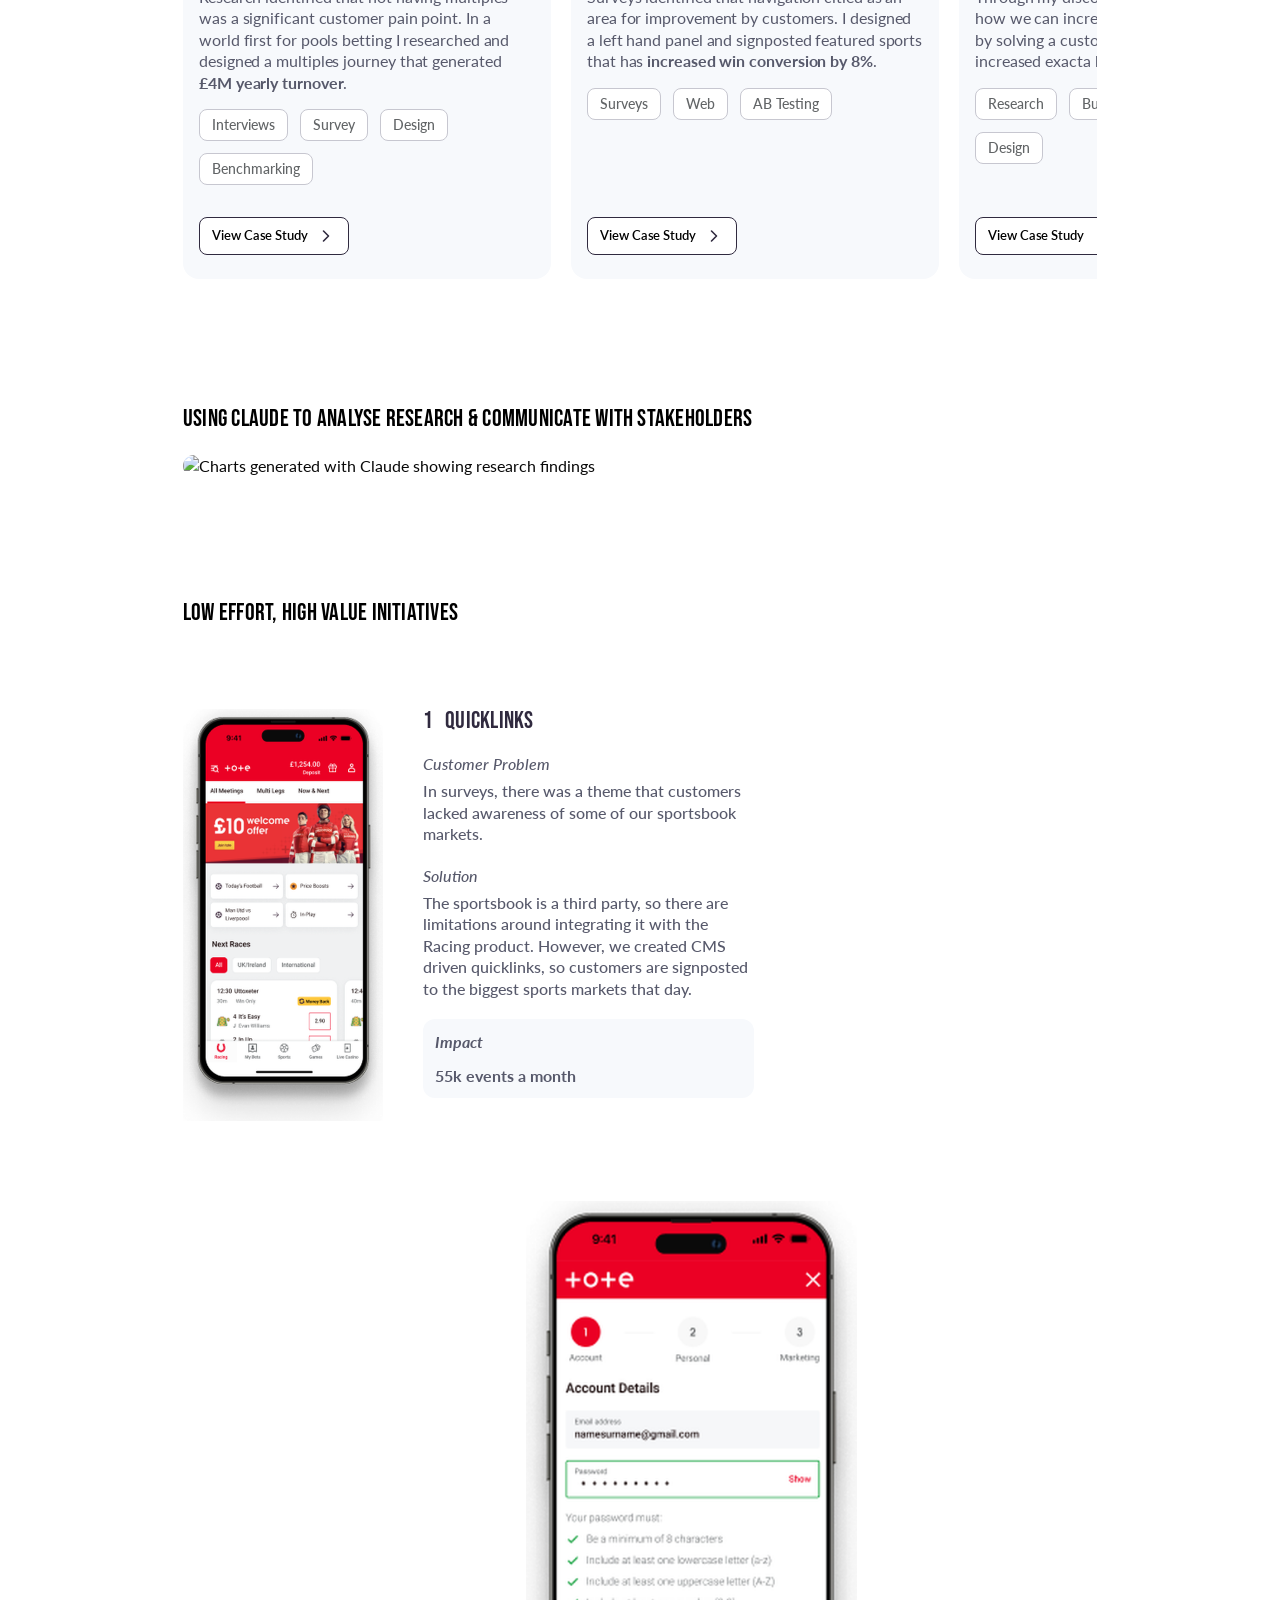
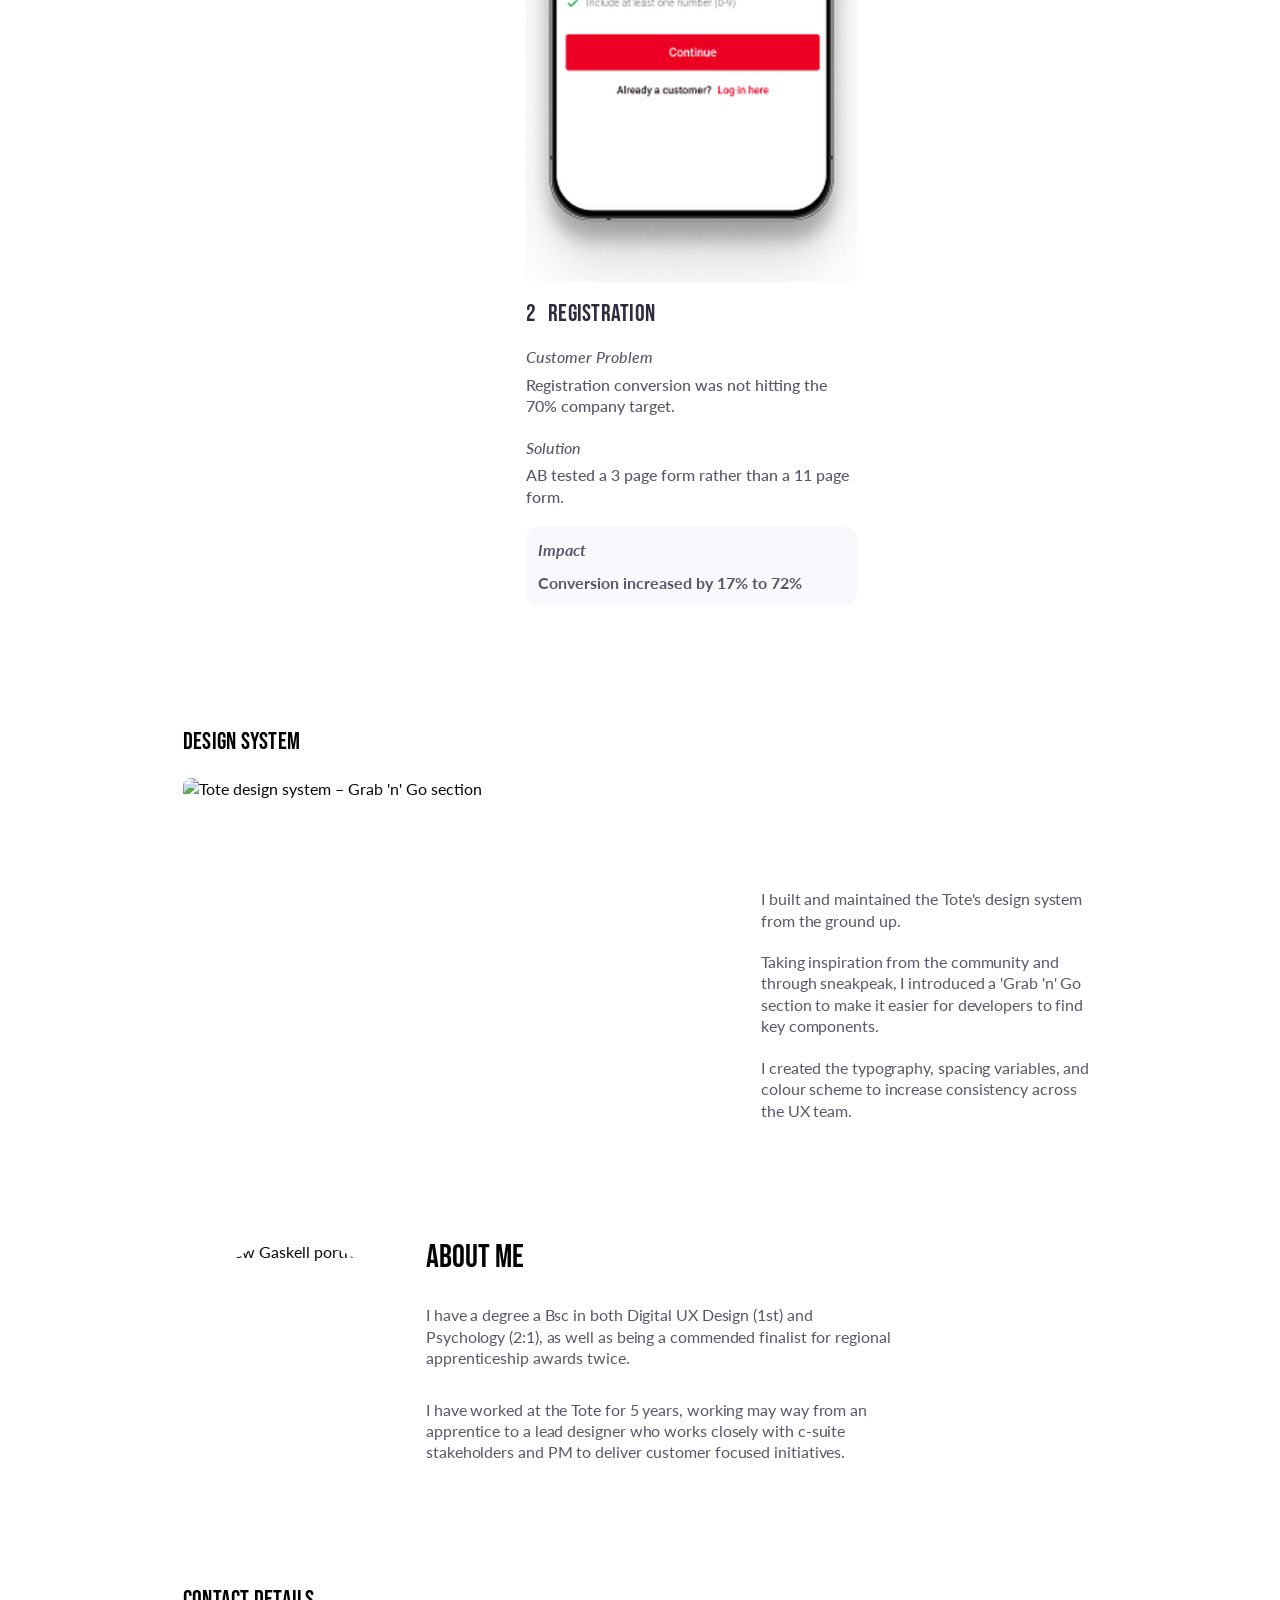
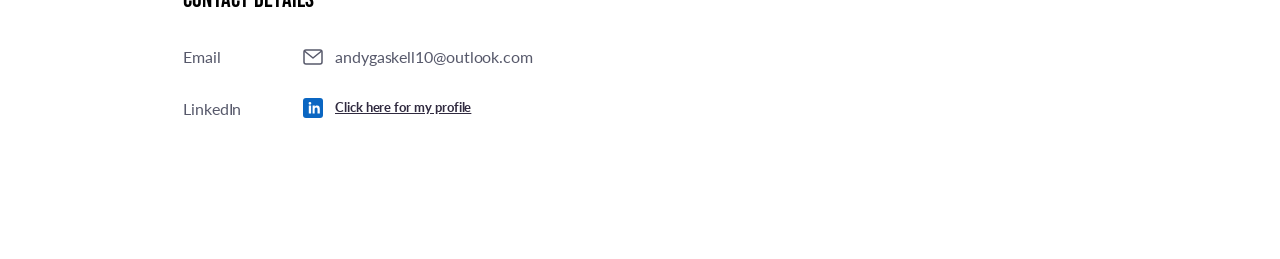
==== commit c80553e7: "LIYP Video" ====
--- a/index.html
+++ b/index.html
@@ -1003,6 +1003,10 @@
 
       <article class="initiative initiative--right">
         <div class="initiative__copy">
+            <img
+            src="images/registration-mockup.png"
+            alt="Tote registration screen"
+          />
           <h3 class="initiative__title">
             <span class="initiative__num">2</span>
             <span class="initiative__label">Registration</span>
@@ -1027,10 +1031,7 @@
           </div>
         </div>
         <div class="initiative__phone initiative__phone--raw">
-          <img
-            src="images/registration-mockup.png"
-            alt="Tote registration screen"
-          />
+         
         </div>
       </article>
     </section>
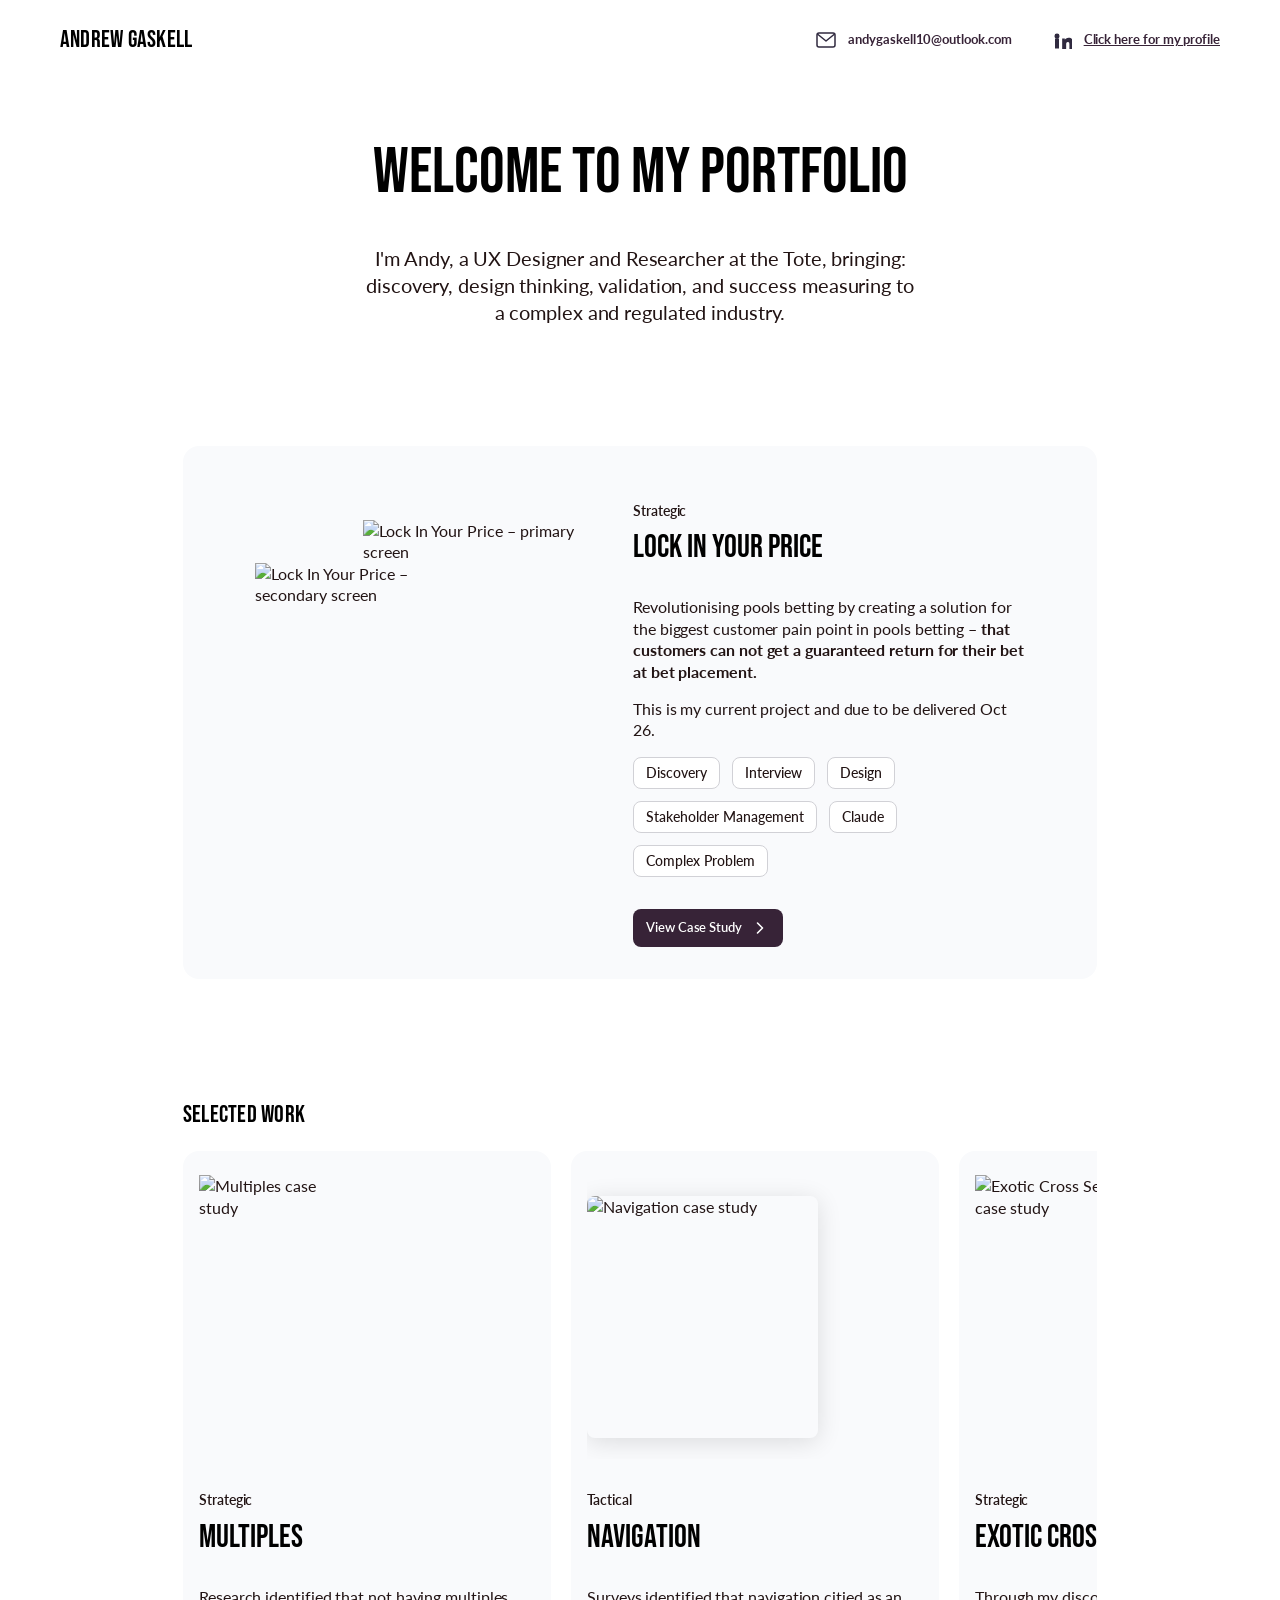
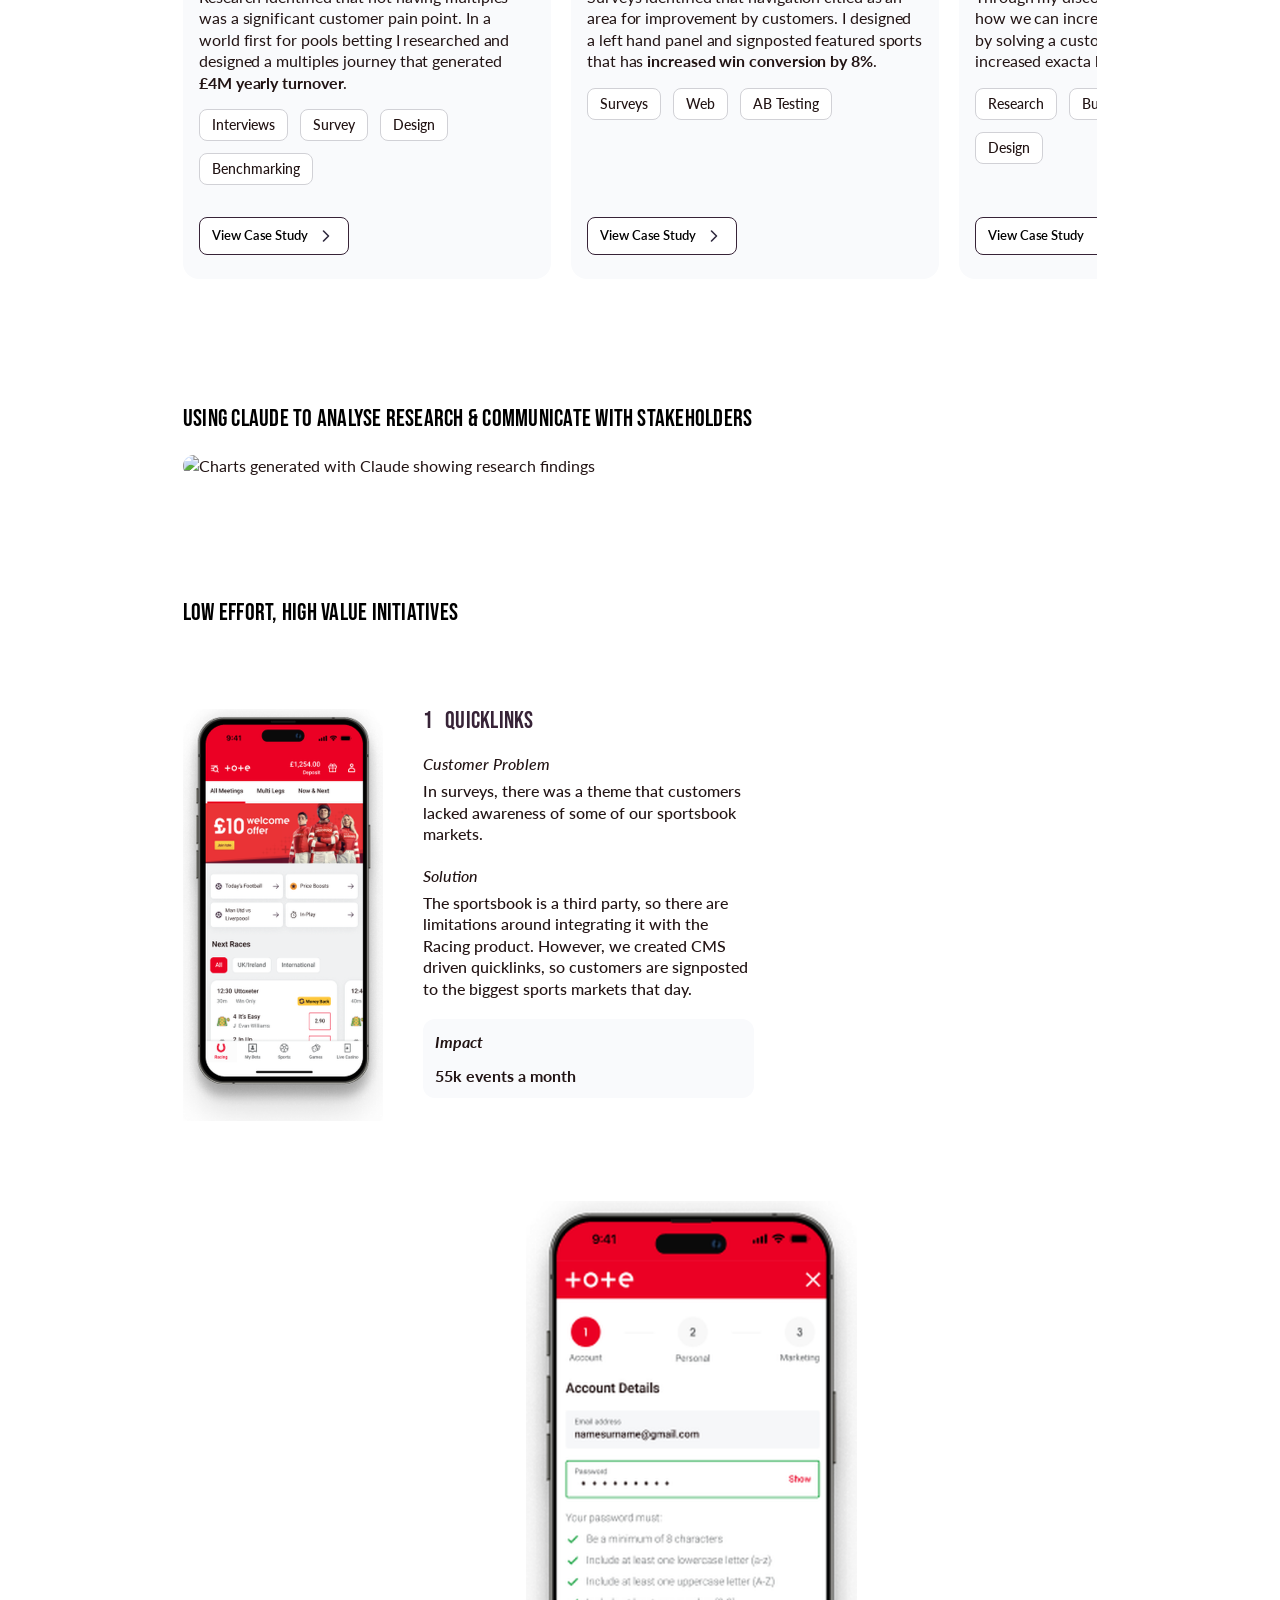
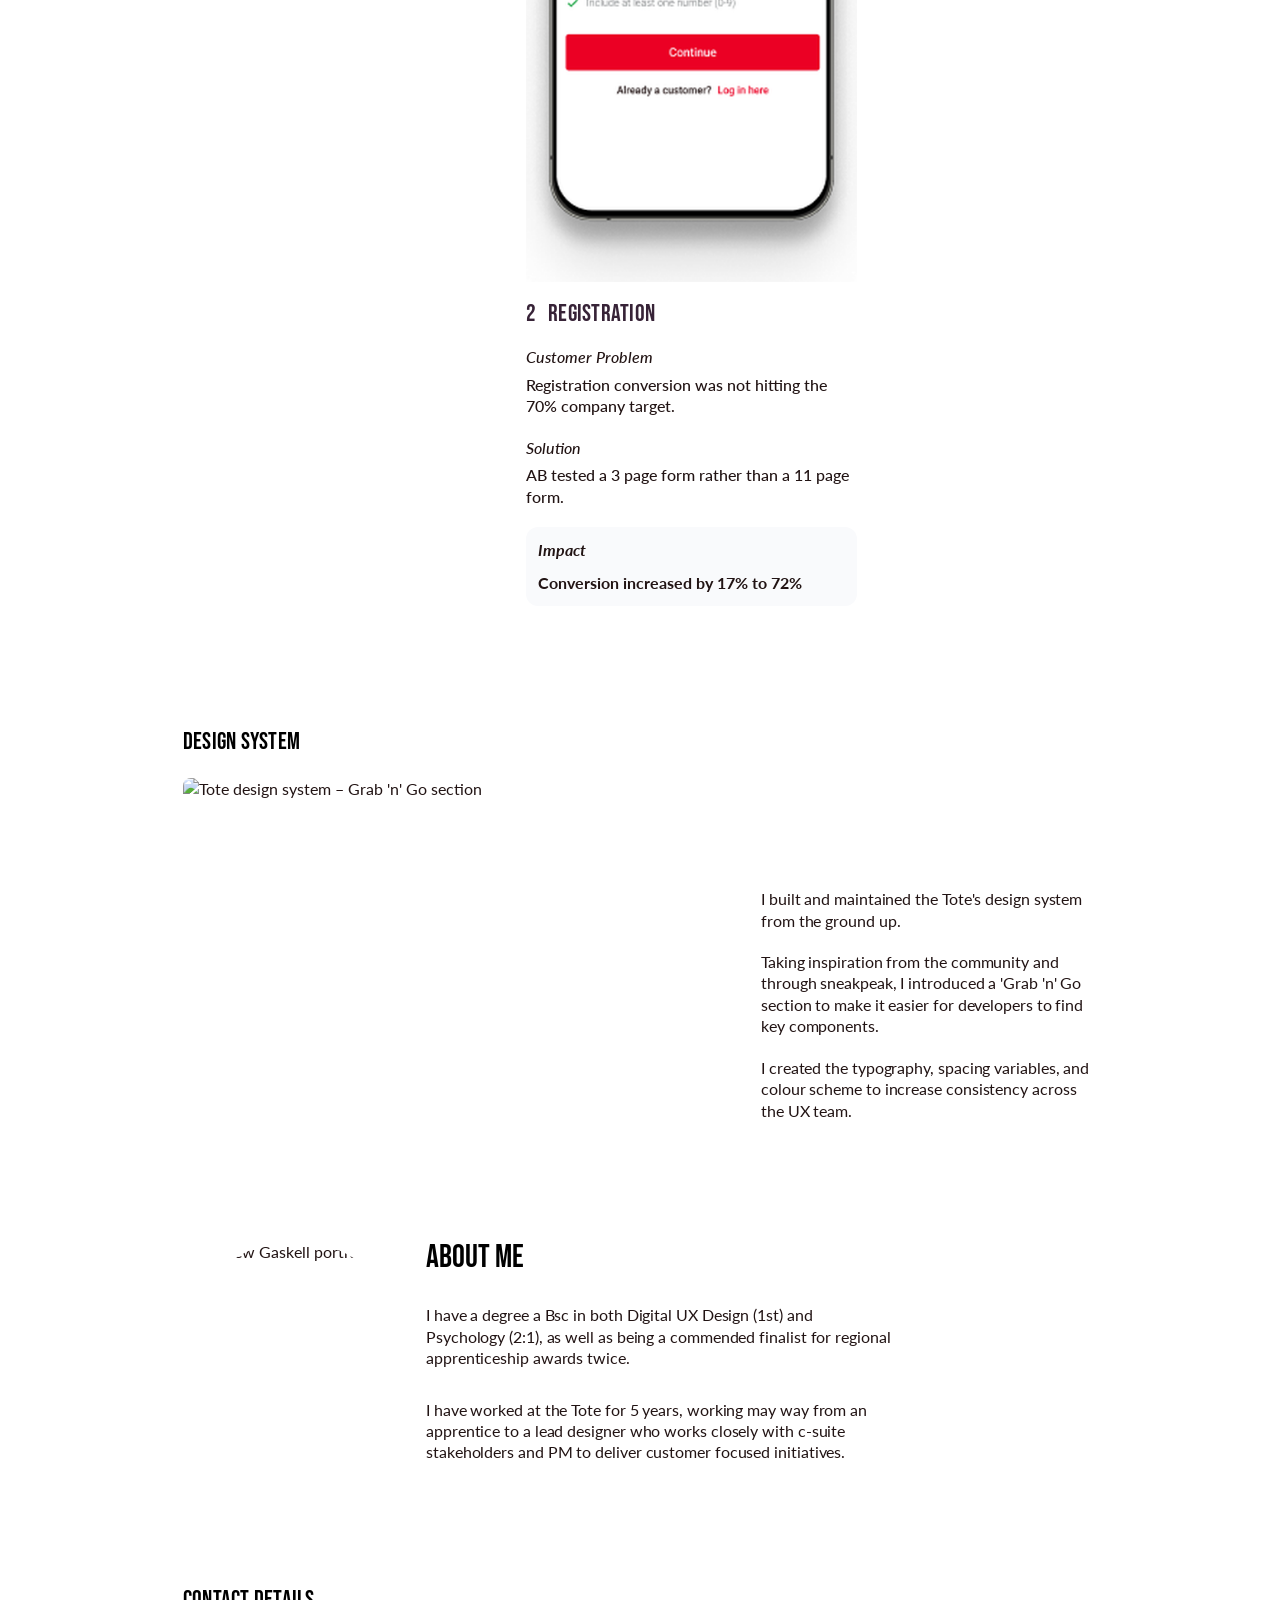
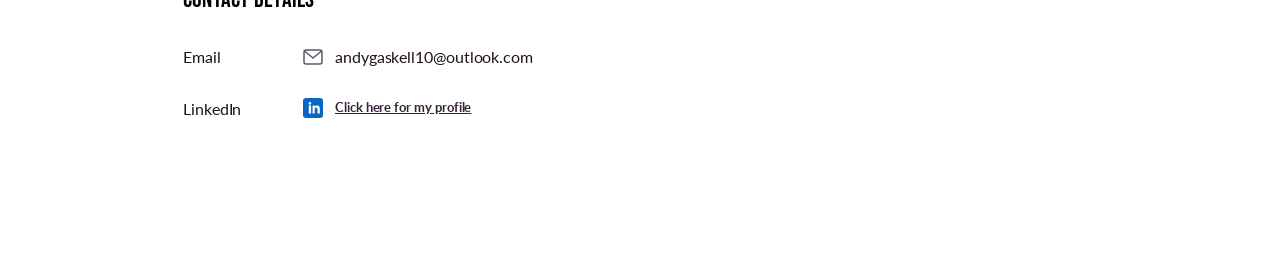
==== commit 81f15595: "Images fix" ====
--- a/index.html
+++ b/index.html
@@ -10,14 +10,15 @@
     href="https://fonts.googleapis.com/css2?family=Bebas+Neue&family=Lato:wght@400;500;600;700&display=swap"
     rel="stylesheet"
   />
+  <link rel="stylesheet" href="tokens.css" />
   <style>
     :root {
-      --dark: #302a3f;
-      --text: #57596b;
-      --text-secondary: #626567;
-      --surface: #f7f9fc;
-      --border: #c7c7d0;
-      --black: #090909;
+      --dark:           var(--color-slate-800);       /* #372337 */
+      --text:           var(--text-primary);           /* #221414 */
+      --text-secondary: var(--text-secondary);         /* #626567 */
+      --surface:        var(--surface-raised);         /* #f9fafc */
+      --border:         var(--border-strong);          /* #d1d1d6 */
+      --black:          var(--color-grey-900);         /* #221414 */
     }
 
     *,
--- a/tokens.css
+++ b/tokens.css
@@ -0,0 +1,122 @@
+/*
+ * ============================================================
+ *  Tote Design System — Colour Tokens
+ *  Source: Lock-In-Your-Price DS (Figma)
+ *  https://www.figma.com/design/8CJ8MDZICH0YP7s2HrSjnl/
+ *
+ *  Structure
+ *  ─────────────────────────────────────────────────────────
+ *  1. Primitives   — raw colour ramps, no semantic meaning
+ *  2. Tokens       — purpose-driven aliases to primitives
+ * ============================================================
+ */
+
+/* ============================================================
+   1. PRIMITIVES
+   Grouped by palette. Use these only inside token definitions
+   or when there is genuinely no semantic token available.
+   ============================================================ */
+
+:root {
+
+  /* ── Primary (Red) ── */
+  --color-primary-200: #fff4f6;
+  --color-primary-400: #ffc7cf;
+  --color-primary-500: #eb0024;
+  --color-primary-600: #cc1430;
+  --color-primary-800: #990f24;
+
+  /* ── Green ── */
+  --color-green-200: #f2faf6;
+  --color-green-400: #c2f5d1;
+  --color-green-500: #16d74f;
+  --color-green-600: #14a23e;
+  --color-green-800: #026b21;
+
+  /* ── Orange ── */
+  --color-orange-200: #fffaf4;
+  --color-orange-400: #ffe7cd;
+  --color-orange-500: #f19a38;
+  --color-orange-600: #cf7b06;
+  --color-orange-800: #9c5a0f;
+
+  /* ── Grey ── */
+  --color-grey-000: #ffffff;
+  --color-grey-200: #f9fafc;
+  --color-grey-300: #f4f5f7;
+  --color-grey-400: #e5e7e9;
+  --color-grey-500: #d1d1d6;
+  --color-grey-600: #c4c4c4;
+  --color-grey-800: #626567;
+  --color-grey-900: #221414;
+
+  /* ── Slate (Brand) ── */
+  --color-slate-200: #fef8ff;
+  --color-slate-400: #ead7ec;
+  --color-slate-500: #c7a8c9;
+  --color-slate-600: #8c6a8f;
+  --color-slate-800: #372337;
+
+}
+
+
+/* ============================================================
+   2. SEMANTIC TOKENS
+   Convey intent rather than colour. Always prefer these over
+   raw primitives in component and page styles.
+   ============================================================ */
+
+:root {
+
+  /* ── Surface ── */
+  --surface-primary:     var(--color-grey-000);     /* #ffffff — page / card background */
+  --surface-raised:      var(--color-grey-200);     /* #f9fafc — slightly elevated surface */
+  --surface-subtle:      var(--color-grey-300);     /* #f4f5f7 — input / row background */
+  --surface-overlay:     var(--color-grey-400);     /* #e5e7e9 — dividers, chip bg */
+
+  /* ── Text ── */
+  --text-primary:        var(--color-grey-900);     /* #221414 — headings, body copy */
+  --text-secondary:      var(--color-grey-800);     /* #626567 — supporting text */
+  --text-disabled:       var(--color-grey-600);     /* #c4c4c4 — placeholder / disabled */
+  --text-inverse:        var(--color-grey-000);     /* #ffffff — text on dark backgrounds */
+
+  /* ── Brand ── */
+  --brand-default:       var(--color-primary-500);  /* #eb0024 — primary action, CTA */
+  --brand-hover:         var(--color-primary-600);  /* #cc1430 — hover state */
+  --brand-active:        var(--color-primary-800);  /* #990f24 — pressed / active state */
+  --brand-tint:          var(--color-primary-200);  /* #fff4f6 — light brand tint bg */
+  --brand-subtle:        var(--color-primary-400);  /* #ffc7cf — chip / badge bg */
+
+  /* ── Interactive / Links ── */
+  --interactive-default: var(--color-primary-500);
+  --interactive-hover:   var(--color-primary-600);
+  --interactive-active:  var(--color-primary-800);
+  --interactive-focus:   var(--color-primary-500);  /* use as outline / ring colour */
+
+  /* ── Feedback — Success ── */
+  --feedback-success:          var(--color-green-500);   /* #16d74f — success indicator */
+  --feedback-success-emphasis: var(--color-green-600);   /* #14a23e — accessible dark green */
+  --feedback-success-dark:     var(--color-green-800);   /* #026b21 — dark success */
+  --feedback-success-tint:     var(--color-green-200);   /* #f2faf6 — success bg */
+  --feedback-success-subtle:   var(--color-green-400);   /* #c2f5d1 — success chip / badge */
+
+  /* ── Feedback — Warning ── */
+  --feedback-warning:          var(--color-orange-500);  /* #f19a38 — warning / alert icon */
+  --feedback-warning-emphasis: var(--color-orange-600);  /* #cf7b06 — accessible dark orange */
+  --feedback-warning-dark:     var(--color-orange-800);  /* #9c5a0f — dark warning */
+  --feedback-warning-tint:     var(--color-orange-200);  /* #fffaf4 — warning bg */
+  --feedback-warning-subtle:   var(--color-orange-400);  /* #ffe7cd — warning chip / badge */
+
+  /* ── Border / Divider ── */
+  --border-default:      var(--color-grey-400);     /* #e5e7e9 — standard border */
+  --border-strong:       var(--color-grey-500);     /* #d1d1d6 — stronger border */
+  --border-subtle:       var(--color-grey-300);     /* #f4f5f7 — very light divider */
+
+  /* ── Brand Accent (Slate) ── */
+  --accent-default:      var(--color-slate-600);    /* #8c6a8f — brand purple accent */
+  --accent-dark:         var(--color-slate-800);    /* #372337 — dark accent */
+  --accent-mid:          var(--color-slate-500);    /* #c7a8c9 — mid accent */
+  --accent-subtle:       var(--color-slate-400);    /* #ead7ec — light accent chip */
+  --accent-tint:         var(--color-slate-200);    /* #fef8ff — accent background tint */
+
+}
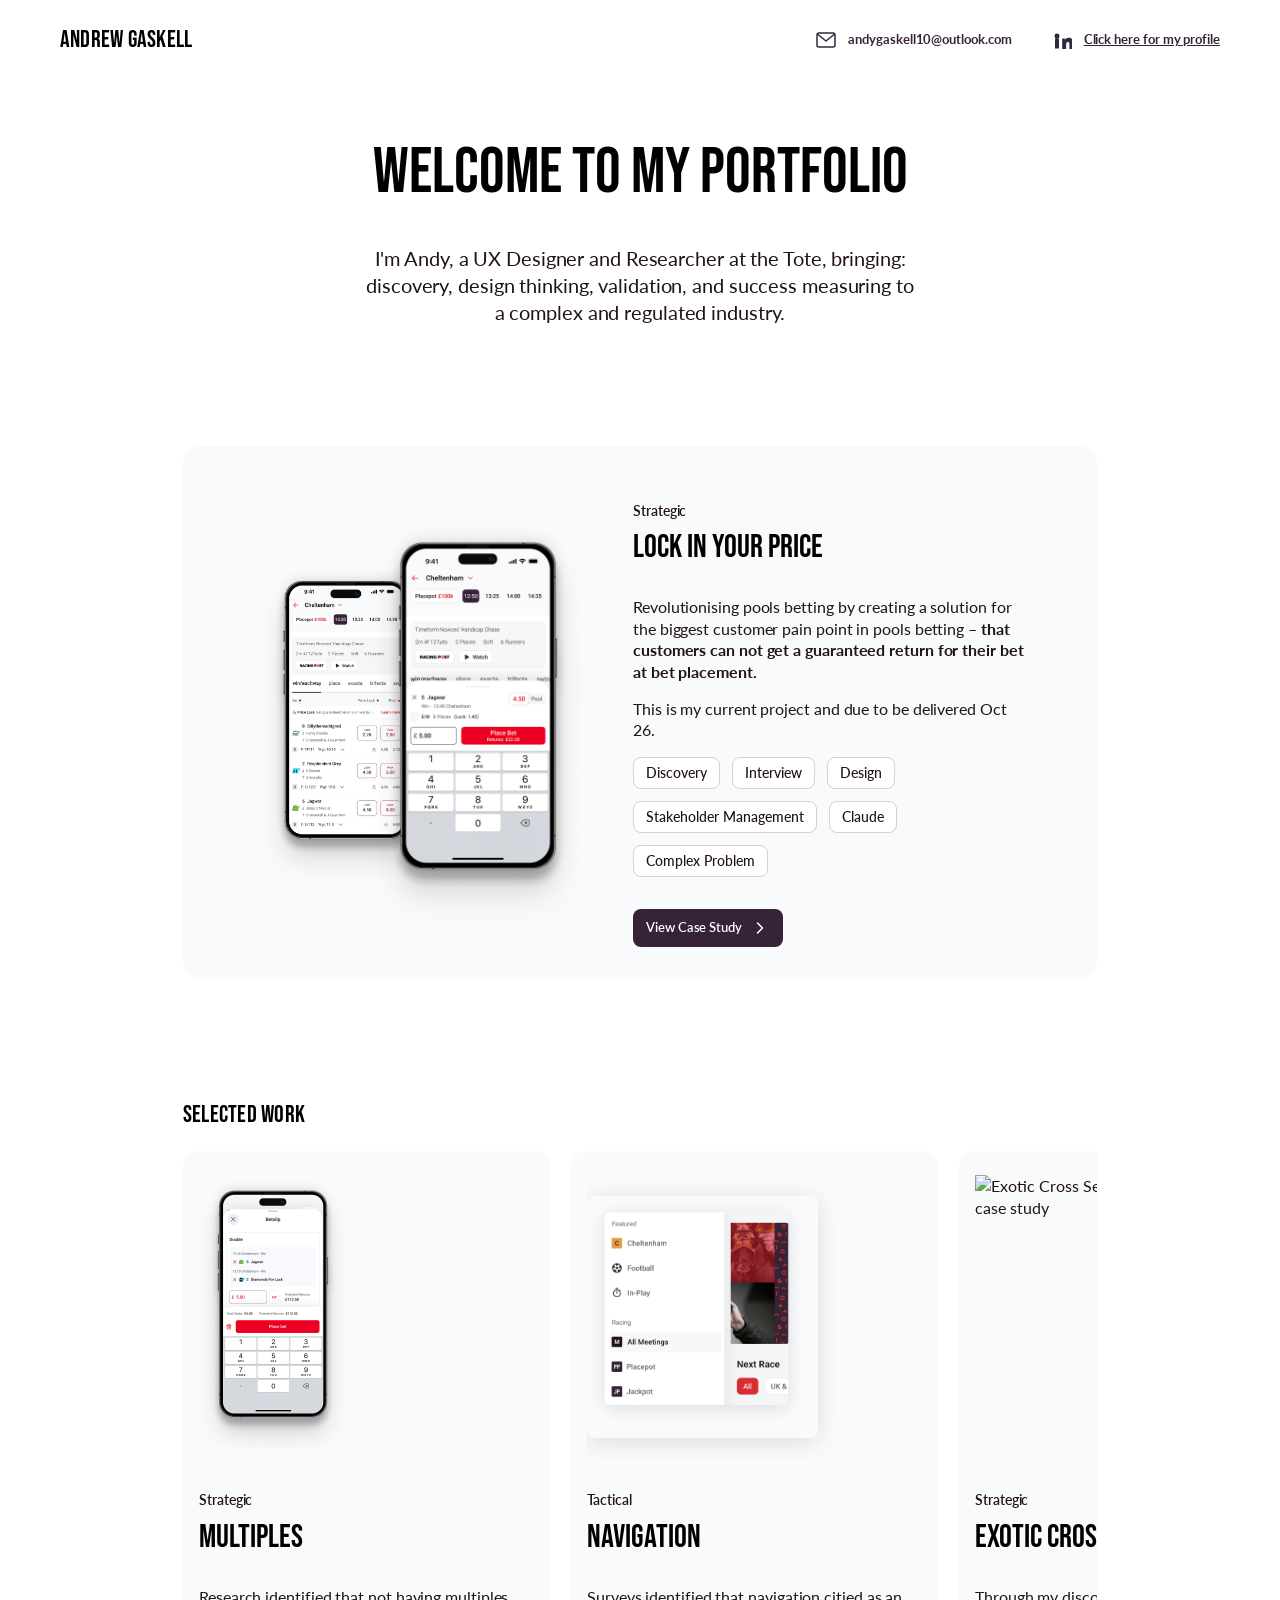
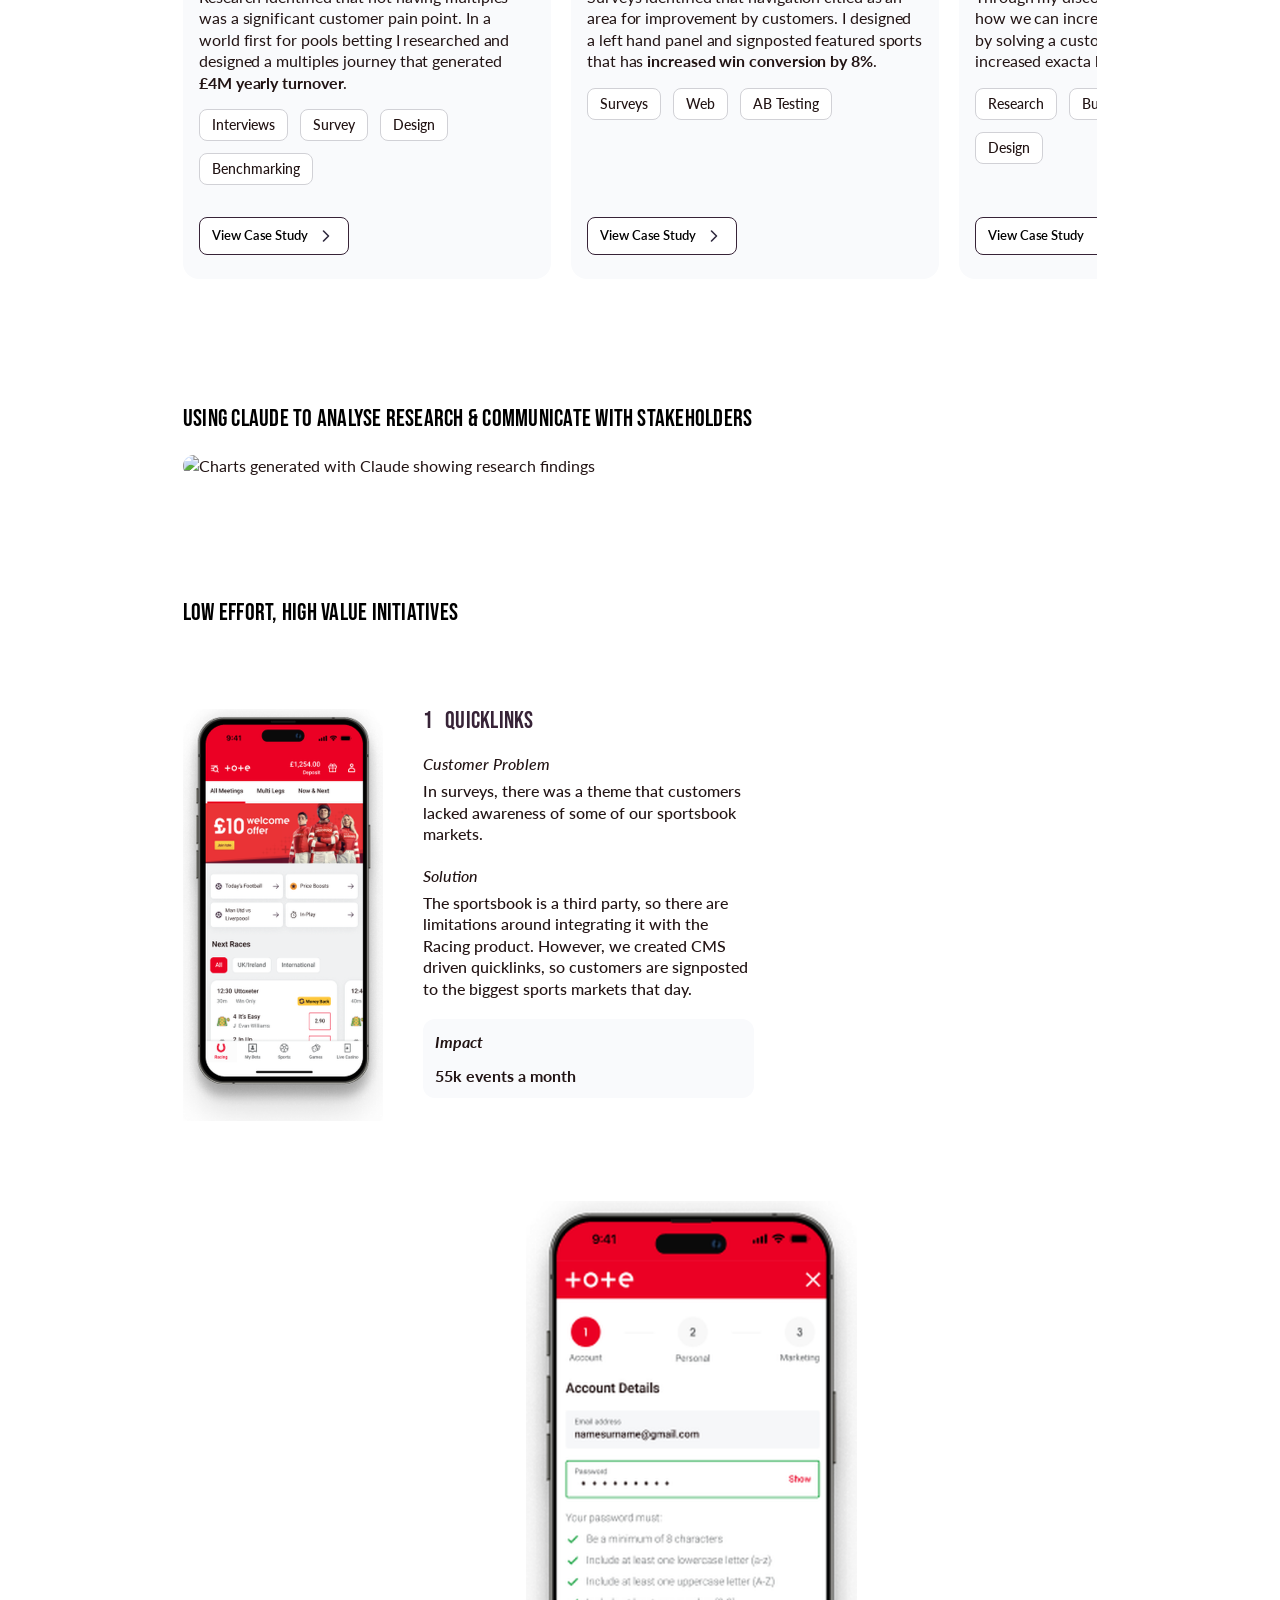
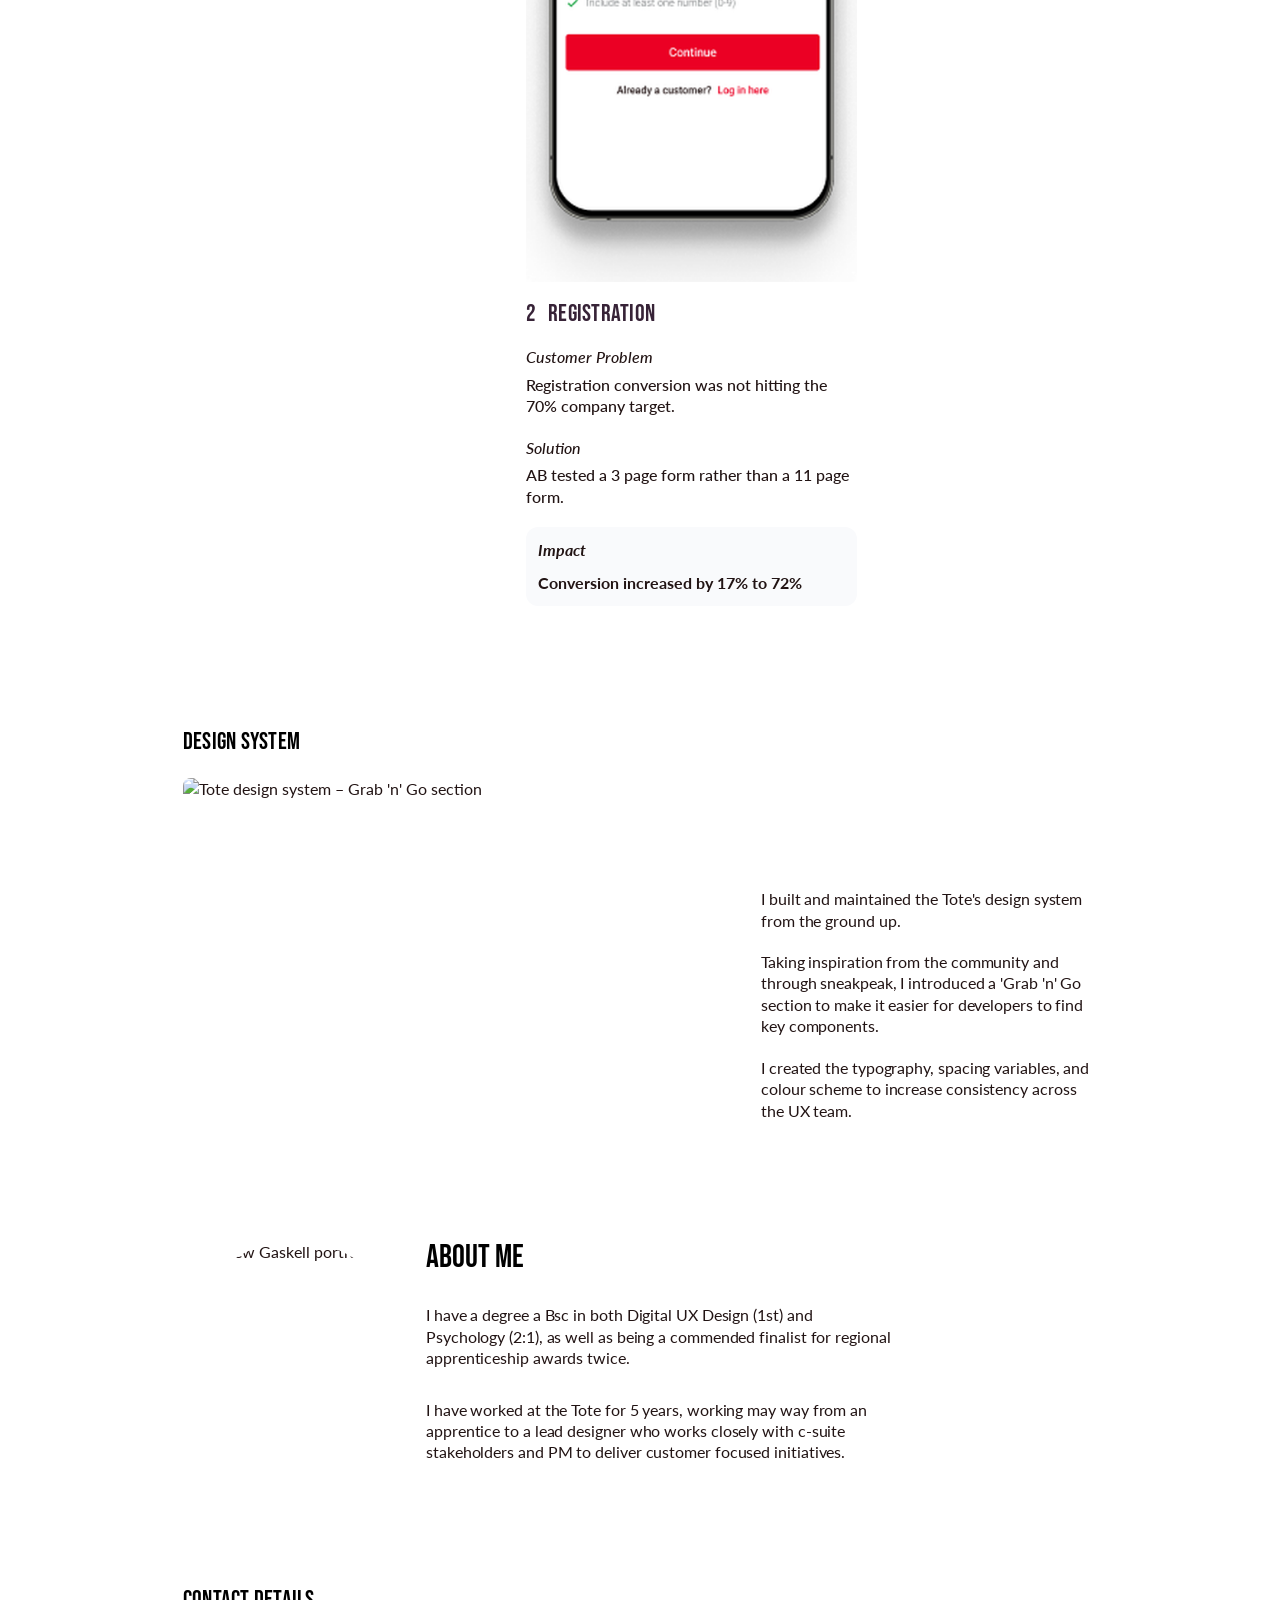
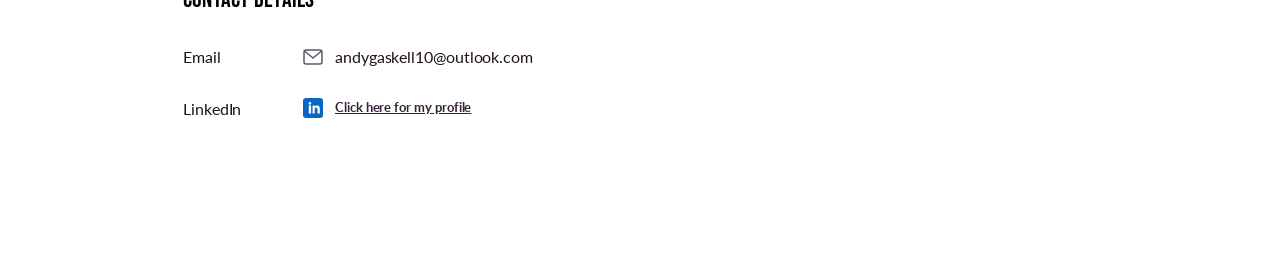
==== commit 4fd7ede6: "Index image fix Co-authored-by: Copilot <copilot@github.com>" ====
--- a/index.html
+++ b/index.html
@@ -784,12 +784,12 @@
       <div class="featured__media">
         <img
           class="img-back"
-          src="https://www.figma.com/api/mcp/asset/59ce212b-fd4f-493f-a868-9556525ee064"
+          src="images/liyp-hero-front.png"
           alt="Lock In Your Price – secondary screen"
         />
         <img
           class="img-front"
-          src="https://www.figma.com/api/mcp/asset/9206237b-5625-414d-aa33-318e355da649"
+          src="images/liyp-hero-back.png"
           alt="Lock In Your Price – primary screen"
         />
       </div>
@@ -837,7 +837,7 @@
         <article class="work-card">
           <div class="work-card__image">
             <img
-              src="https://www.figma.com/api/mcp/asset/af1f8f27-b01c-4b94-82c2-63f223aa8c0b"
+              src="images/index-multiples-card.png"
               alt="Multiples case study"
               style="width: 148px; height: 284px;"
             />
@@ -876,7 +876,7 @@
         <article class="work-card">
           <div class="work-card__image work-card__image--shadow">
             <img
-              src="https://www.figma.com/api/mcp/asset/d4b5a0cf-1b9d-4bb0-9377-9b371bf3ffa4"
+              src="images/index-navigation-card.png"
               alt="Navigation case study"
             />
           </div>
@@ -913,7 +913,7 @@
         <article class="work-card">
           <div class="work-card__image">
             <img
-              src="https://www.figma.com/api/mcp/asset/a1ad3f12-41bf-49c2-80f7-ecae41f006d0"
+              src="images/index-exotic-cross-sell-card.png"
               alt="Exotic Cross Sell case study"
               style="width: 148px; height: 284px;"
             />
@@ -956,7 +956,7 @@
       </h2>
       <img
         class="full"
-        src="https://www.figma.com/api/mcp/asset/774a1a43-2153-4a1f-8f2c-2c7793936df0"
+        src="images/claude-research.png"
         alt="Charts generated with Claude showing research findings"
       />
     </section>
@@ -1043,7 +1043,7 @@
       <div class="design-row">
         <img
           class="design-row__img"
-          src="https://www.figma.com/api/mcp/asset/03b5f0b4-5781-4f56-aea9-3d35192b1d86"
+          src="images/design-system.png"
           alt="Tote design system – Grab 'n' Go section"
         />
         <div class="design-row__text">
@@ -1065,7 +1065,7 @@
     <section class="about" aria-labelledby="about-title">
       <img
         class="about__photo"
-        src="https://www.figma.com/api/mcp/asset/d4609ada-170c-4000-98b9-8ecf464421ad"
+        src="images/andrew-gaskell-portrait.png"
         alt="Andrew Gaskell portrait"
       />
       <div class="about__copy">
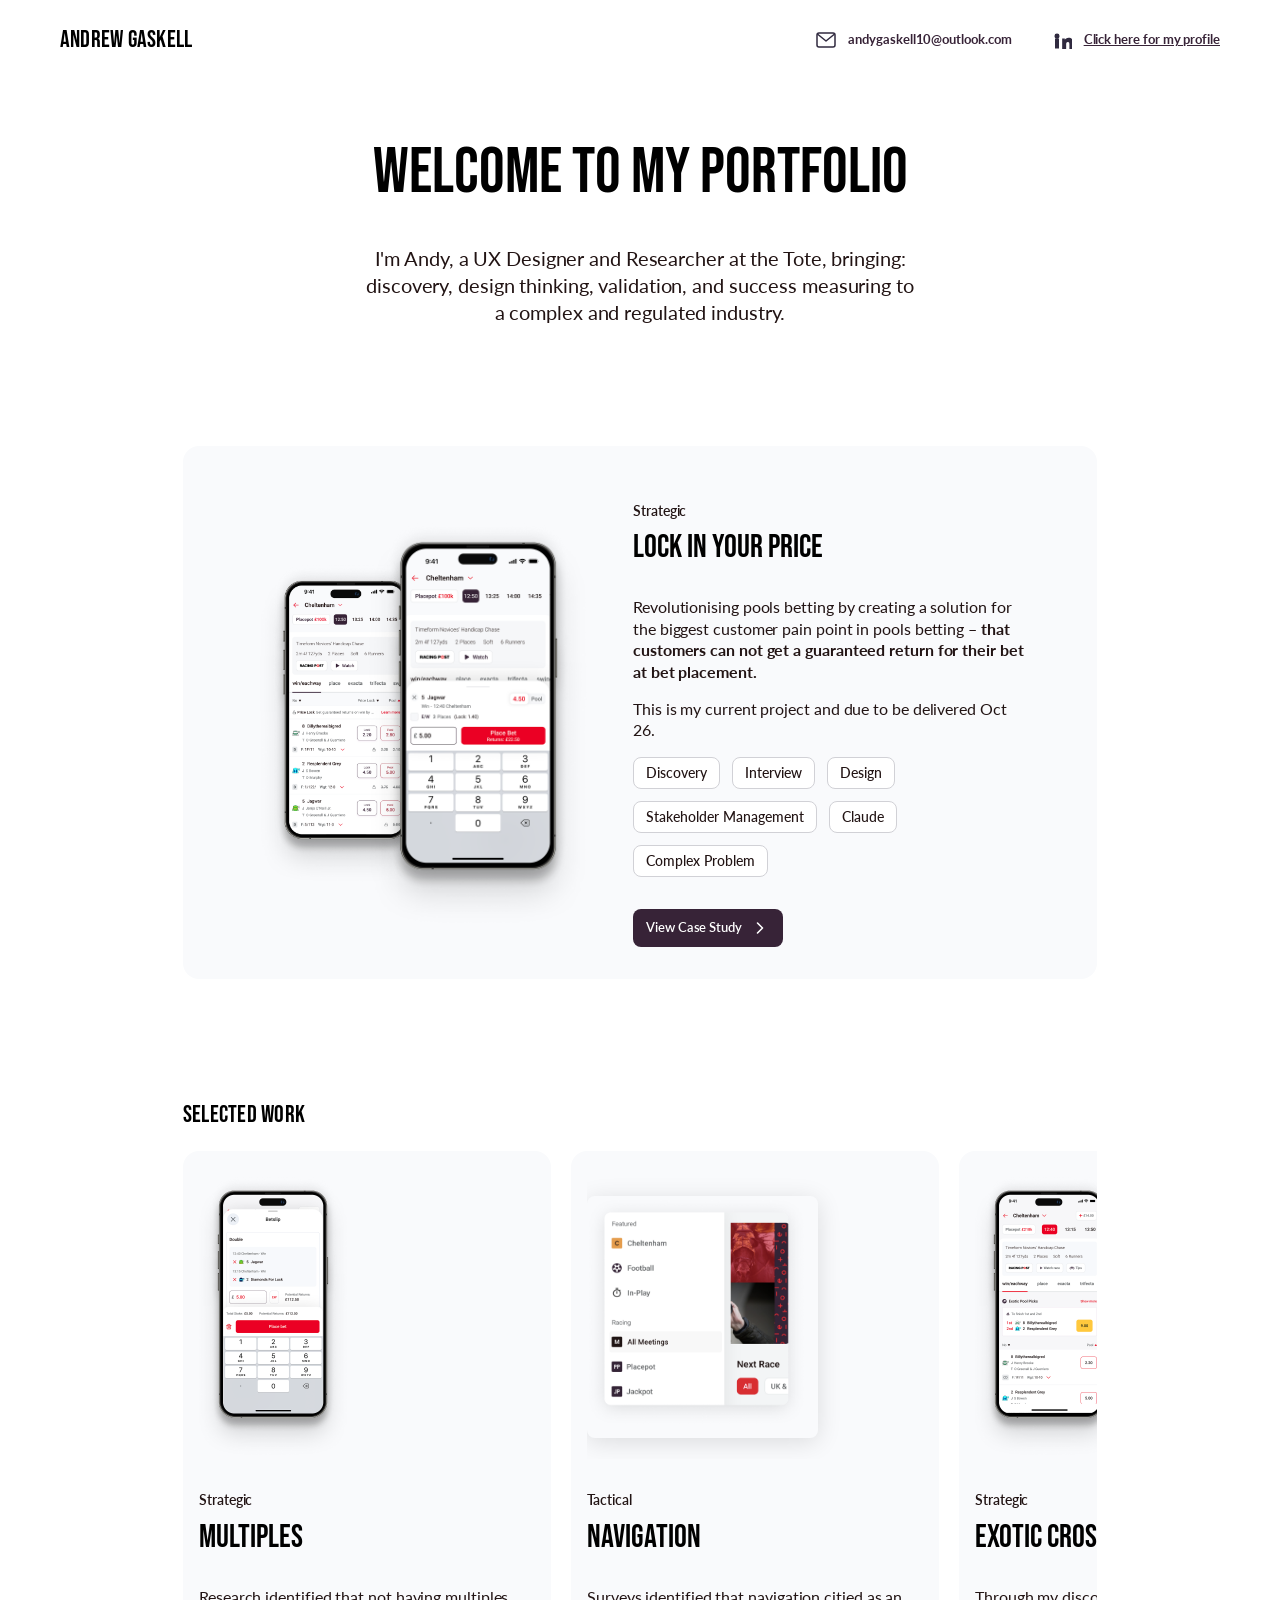
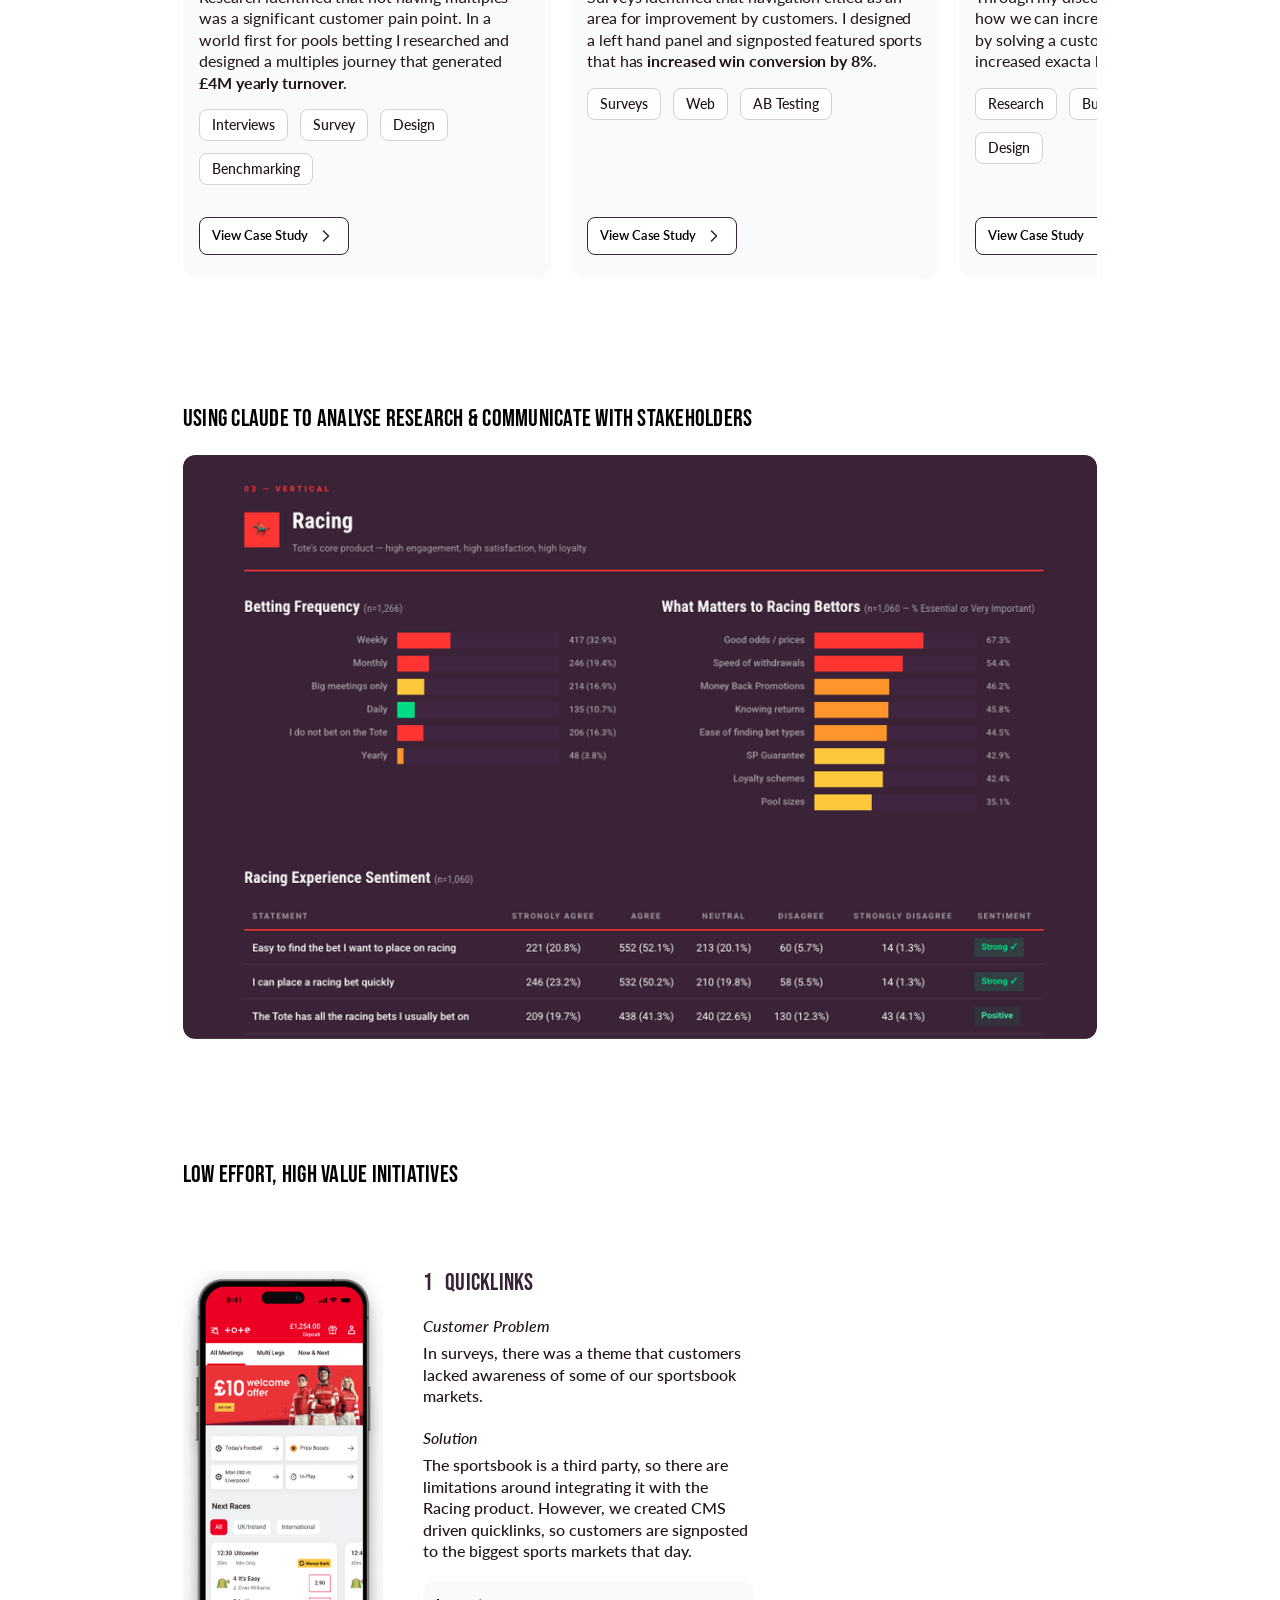
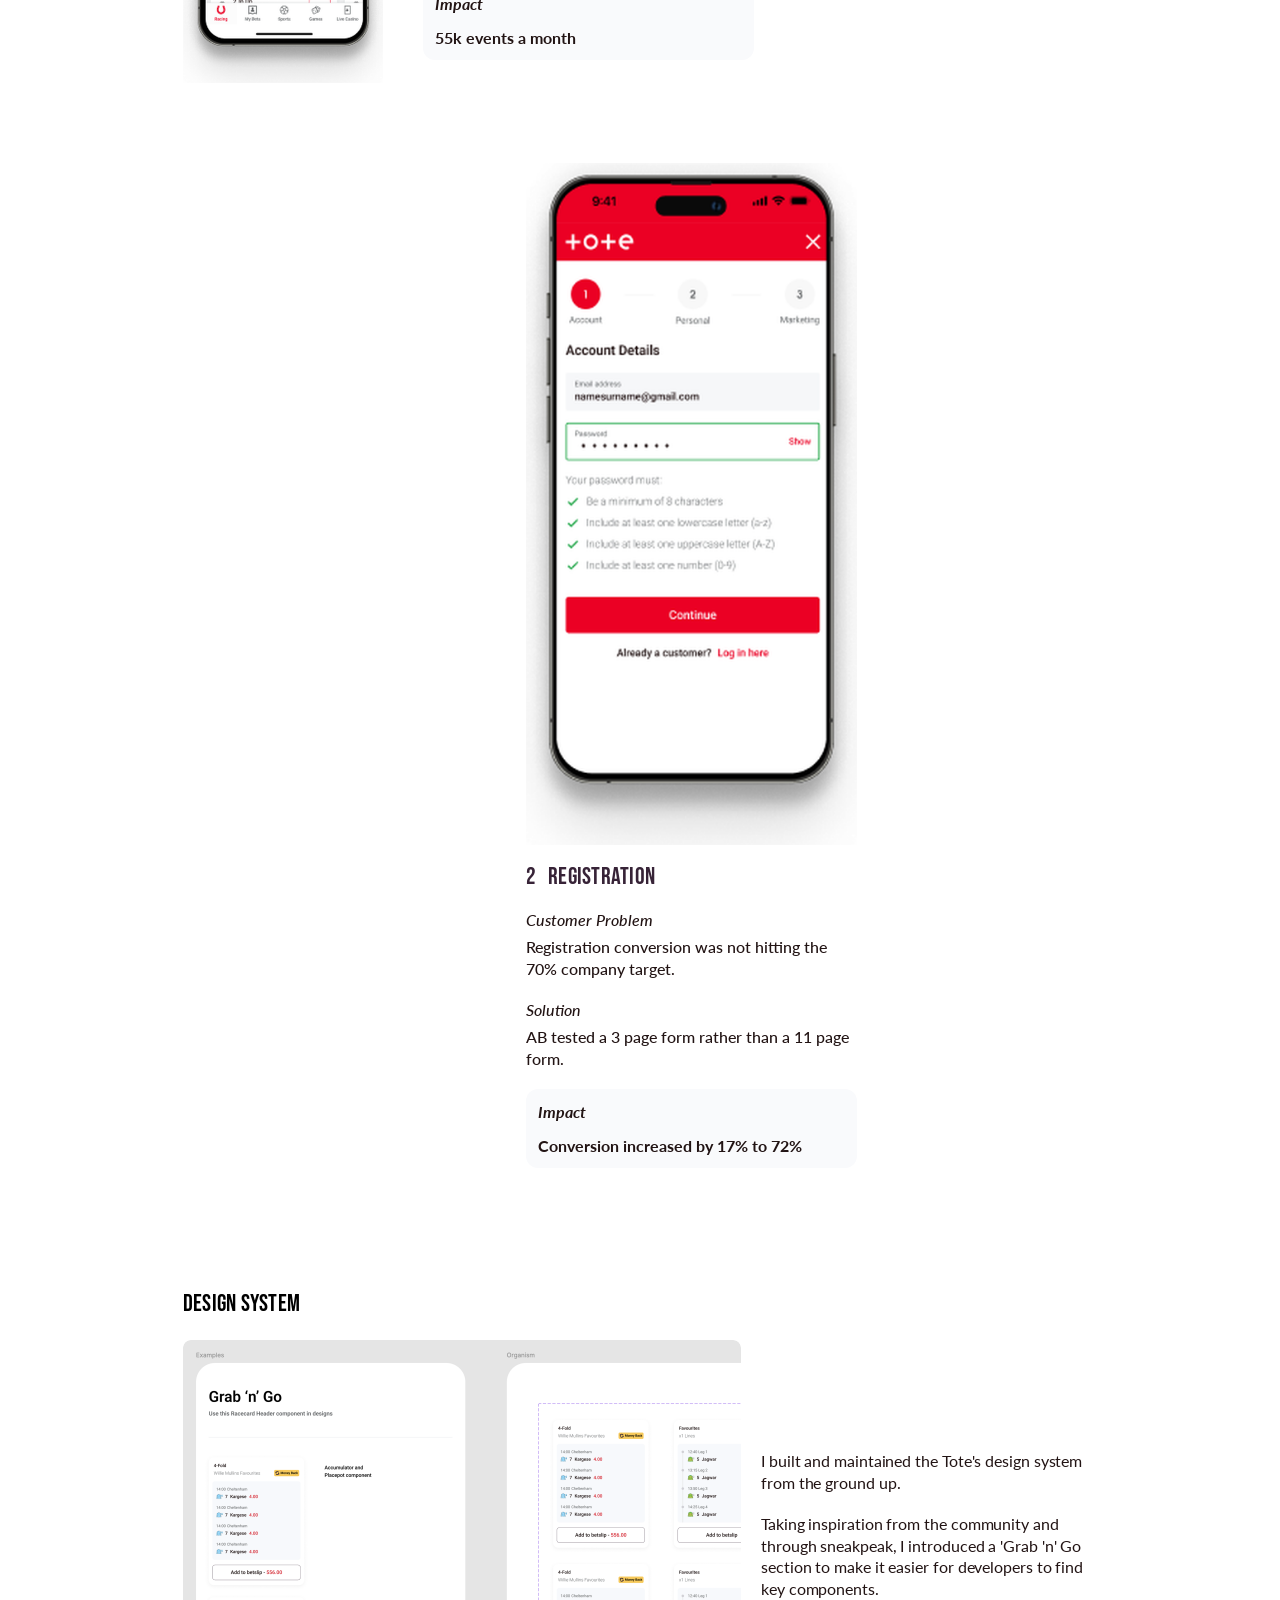
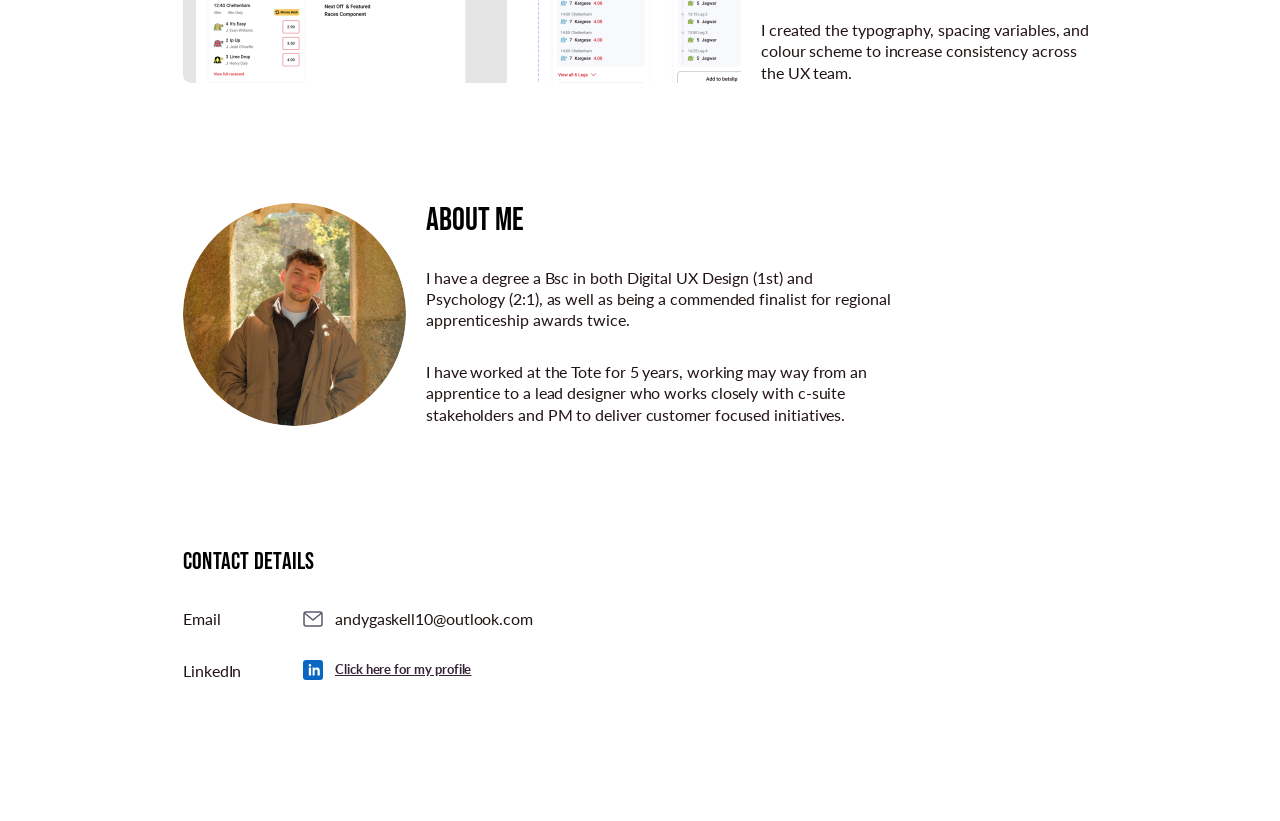
==== commit ba21db0a: "Image update v2" ====
--- a/index.html
+++ b/index.html
@@ -913,7 +913,7 @@
         <article class="work-card">
           <div class="work-card__image">
             <img
-              src="images/index-exotic-cross-sell-card.png"
+              src="images/index-exotic-card.png"
               alt="Exotic Cross Sell case study"
               style="width: 148px; height: 284px;"
             />
@@ -956,7 +956,7 @@
       </h2>
       <img
         class="full"
-        src="images/claude-research.png"
+        src="images/index-approach.png"
         alt="Charts generated with Claude showing research findings"
       />
     </section>
@@ -1043,7 +1043,7 @@
       <div class="design-row">
         <img
           class="design-row__img"
-          src="images/design-system.png"
+          src="images/index-closing-1.png"
           alt="Tote design system – Grab 'n' Go section"
         />
         <div class="design-row__text">
@@ -1065,7 +1065,7 @@
     <section class="about" aria-labelledby="about-title">
       <img
         class="about__photo"
-        src="images/andrew-gaskell-portrait.png"
+        src="images/index-closing-2.png"
         alt="Andrew Gaskell portrait"
       />
       <div class="about__copy">
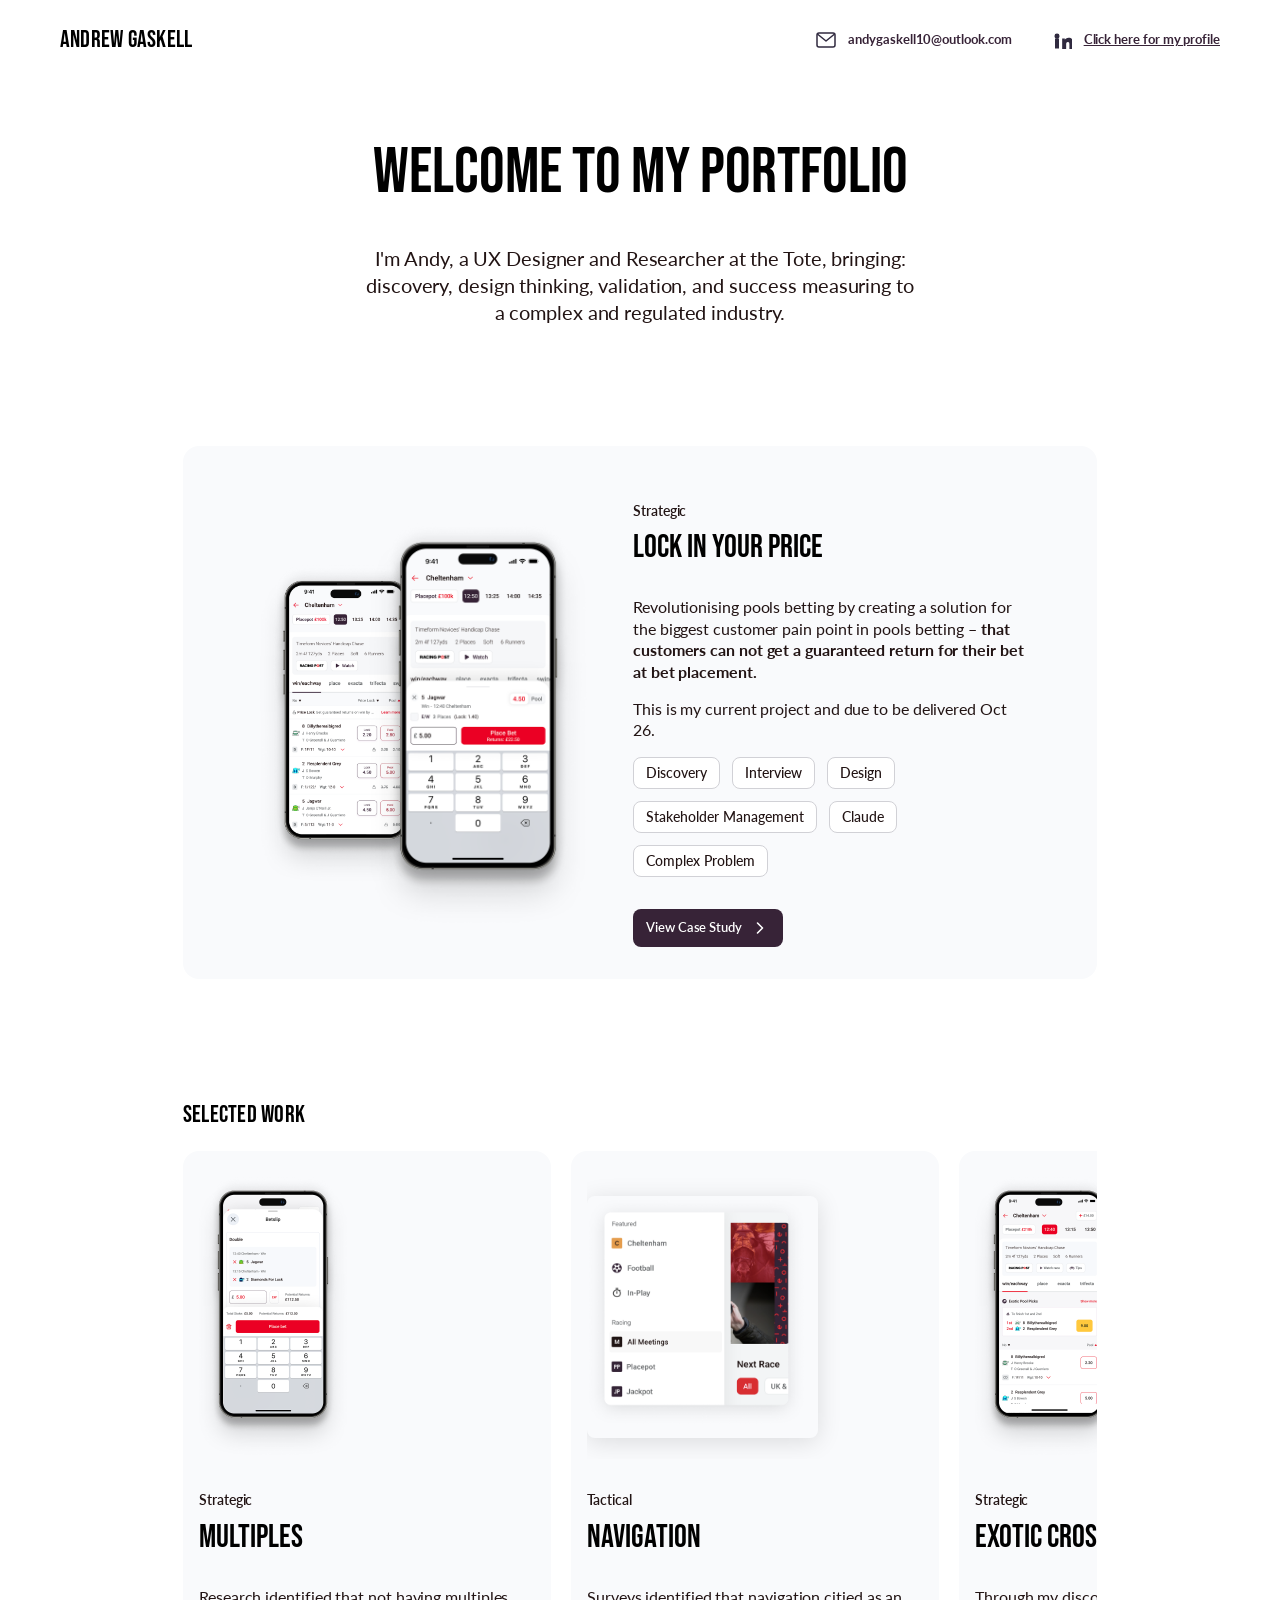
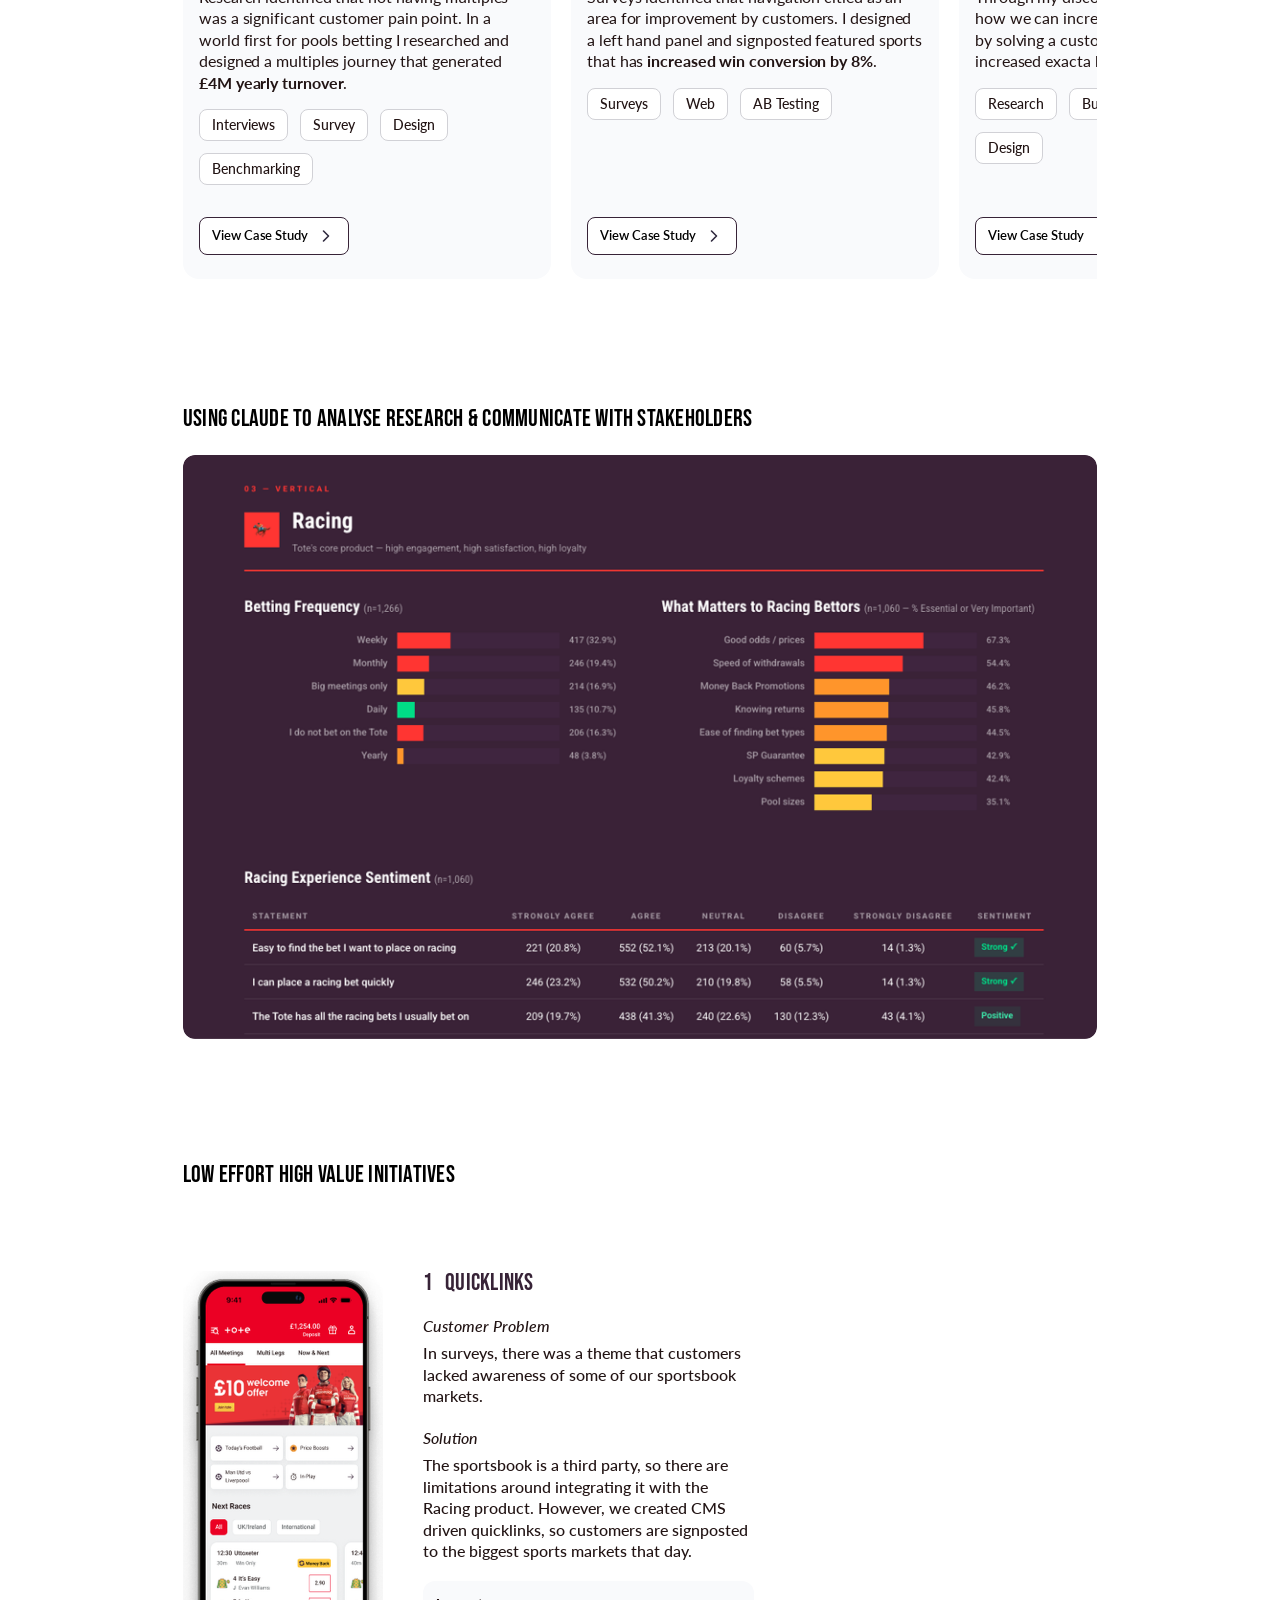
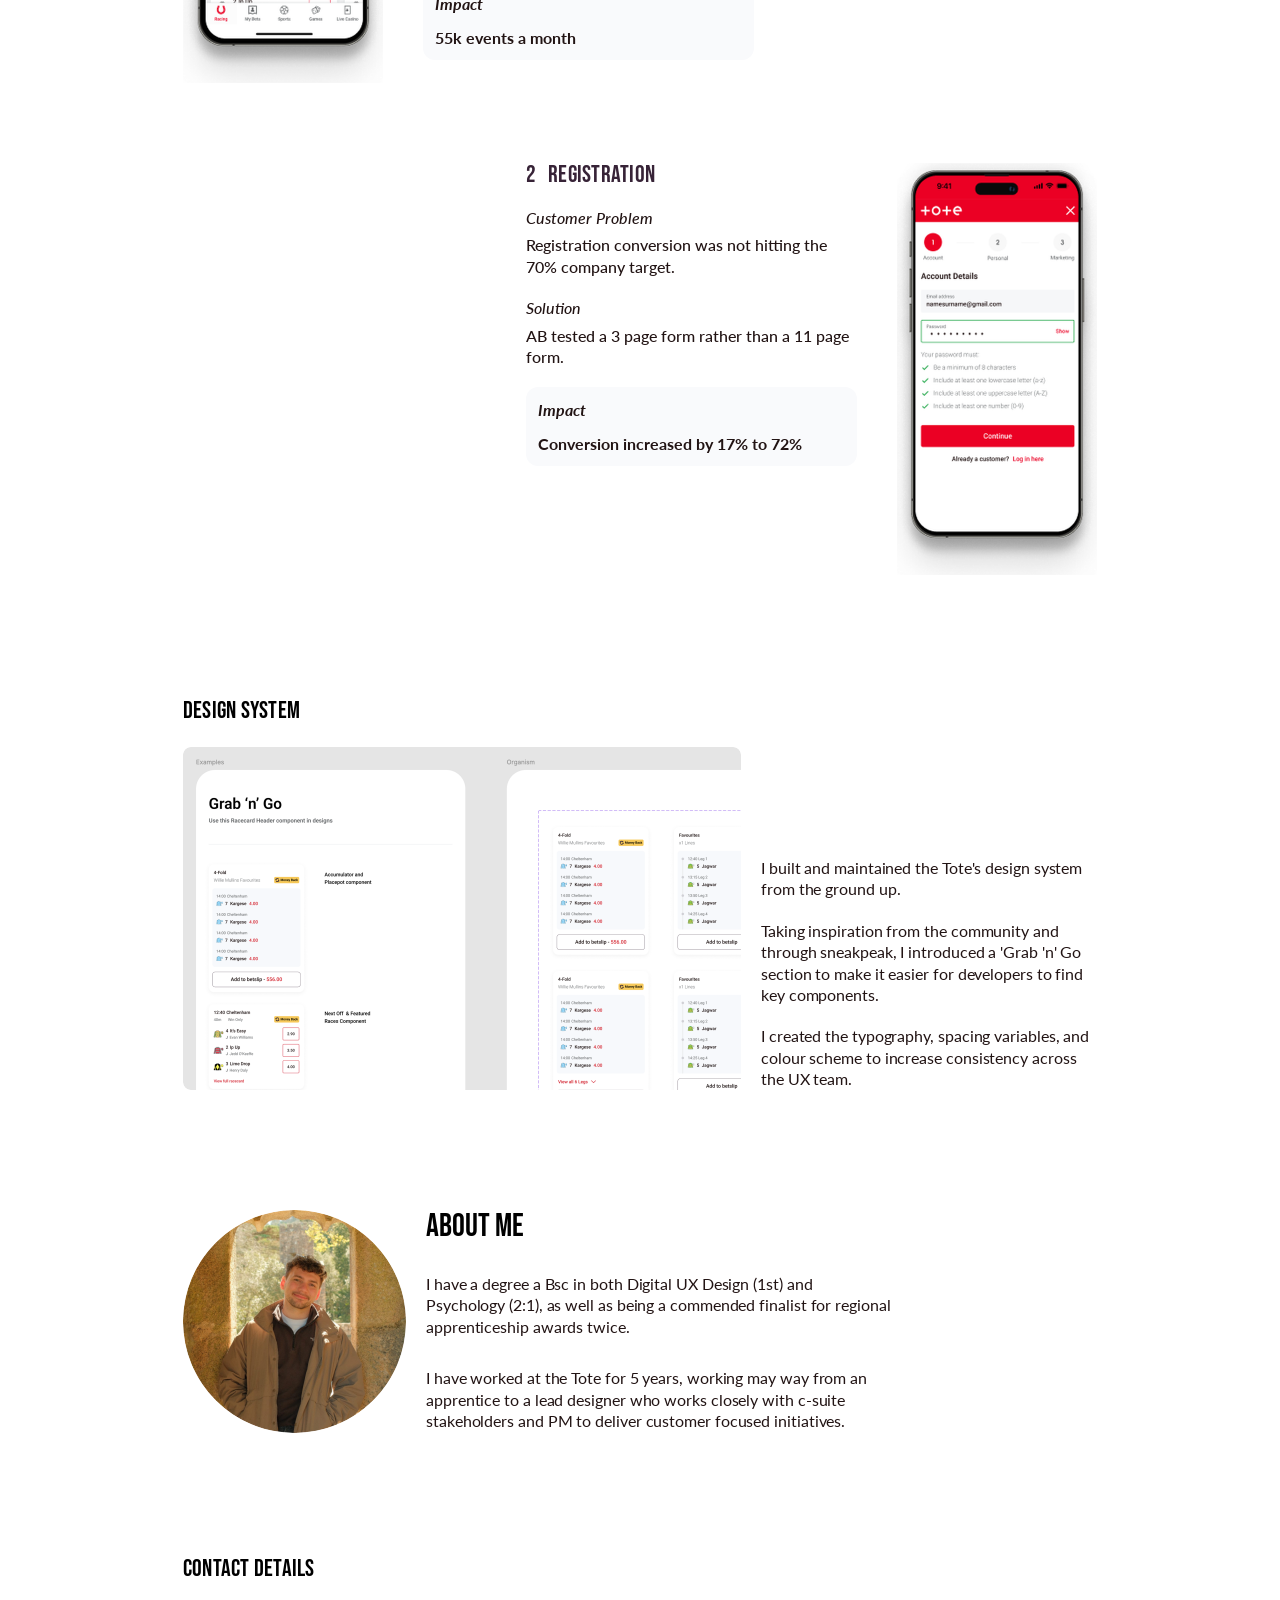
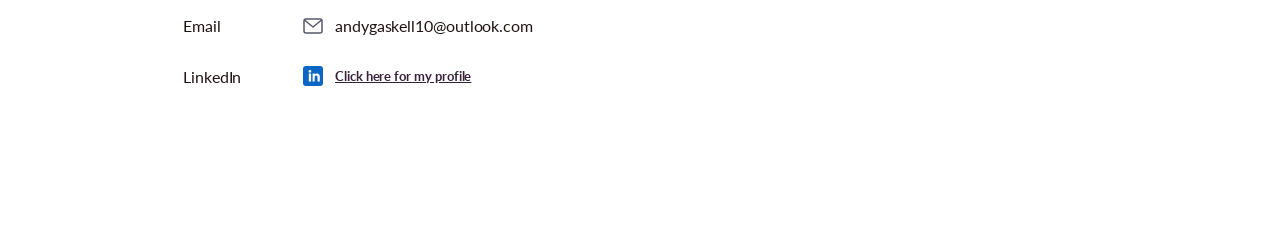
==== commit 1dc1d8cb: "small but mighty fix" ====
--- a/index.html
+++ b/index.html
@@ -960,13 +960,13 @@
         alt="Charts generated with Claude showing research findings"
       />
     </section>
-
-    <!-- SMALL BUT MIGHTY INITIATIVES -->
+    
+<!-- SMALL BUT MIGHTY INITIATIVES -->
     <section class="section-block initiatives" aria-labelledby="initiatives-title">
       <h2 id="initiatives-title" class="section-title">
-        Low Effort, High Value Initiatives
+        Low effort high value initiatives
       </h2>
-
+ 
       <article class="initiative initiative--left">
         <div class="initiative__phone initiative__phone--raw">
           <img
@@ -1001,13 +1001,9 @@
           </div>
         </div>
       </article>
-
+ 
       <article class="initiative initiative--right">
         <div class="initiative__copy">
-            <img
-            src="images/registration-mockup.png"
-            alt="Tote registration screen"
-          />
           <h3 class="initiative__title">
             <span class="initiative__num">2</span>
             <span class="initiative__label">Registration</span>
@@ -1032,10 +1028,14 @@
           </div>
         </div>
         <div class="initiative__phone initiative__phone--raw">
-         
+          <img
+            src="images/registration-mockup.png"
+            alt="Tote registration screen"
+          />
         </div>
       </article>
     </section>
+    
 
     <!-- DESIGN SYSTEM -->
     <section class="section-block" aria-labelledby="design-system-title">
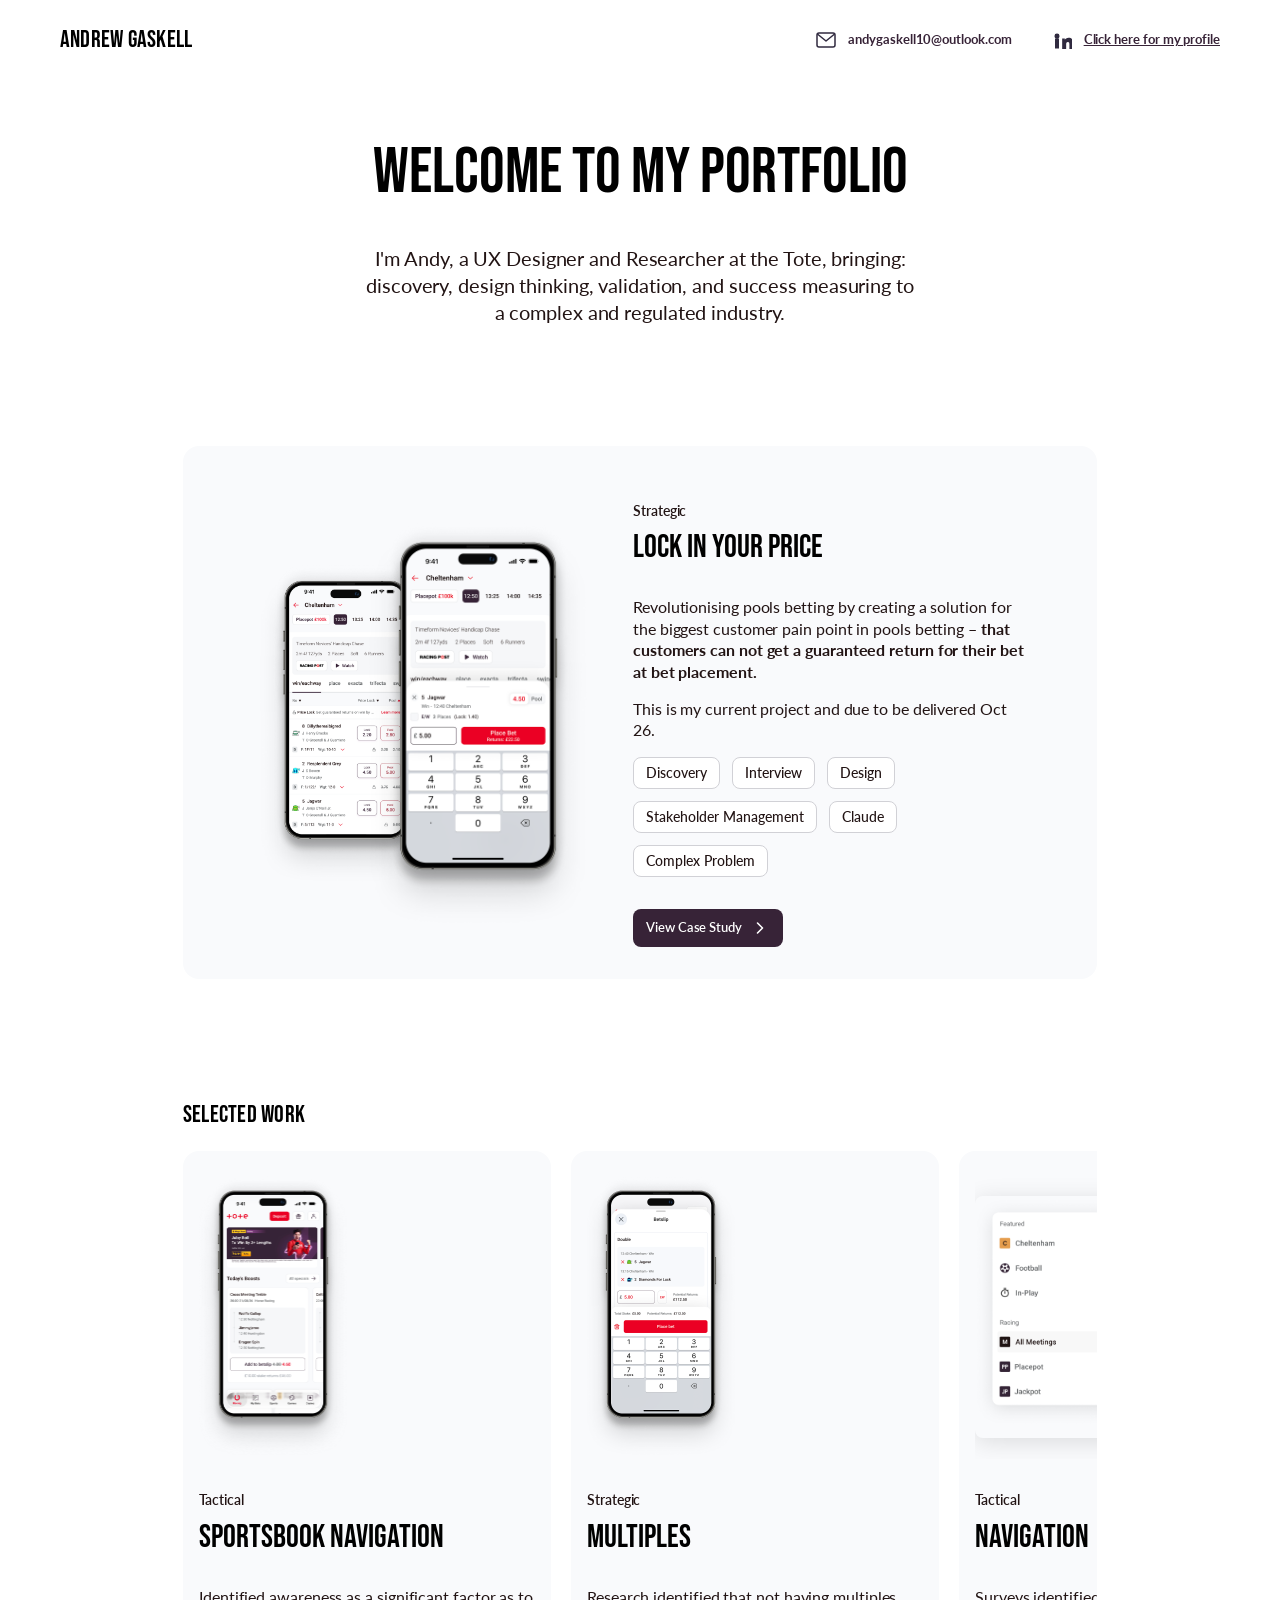
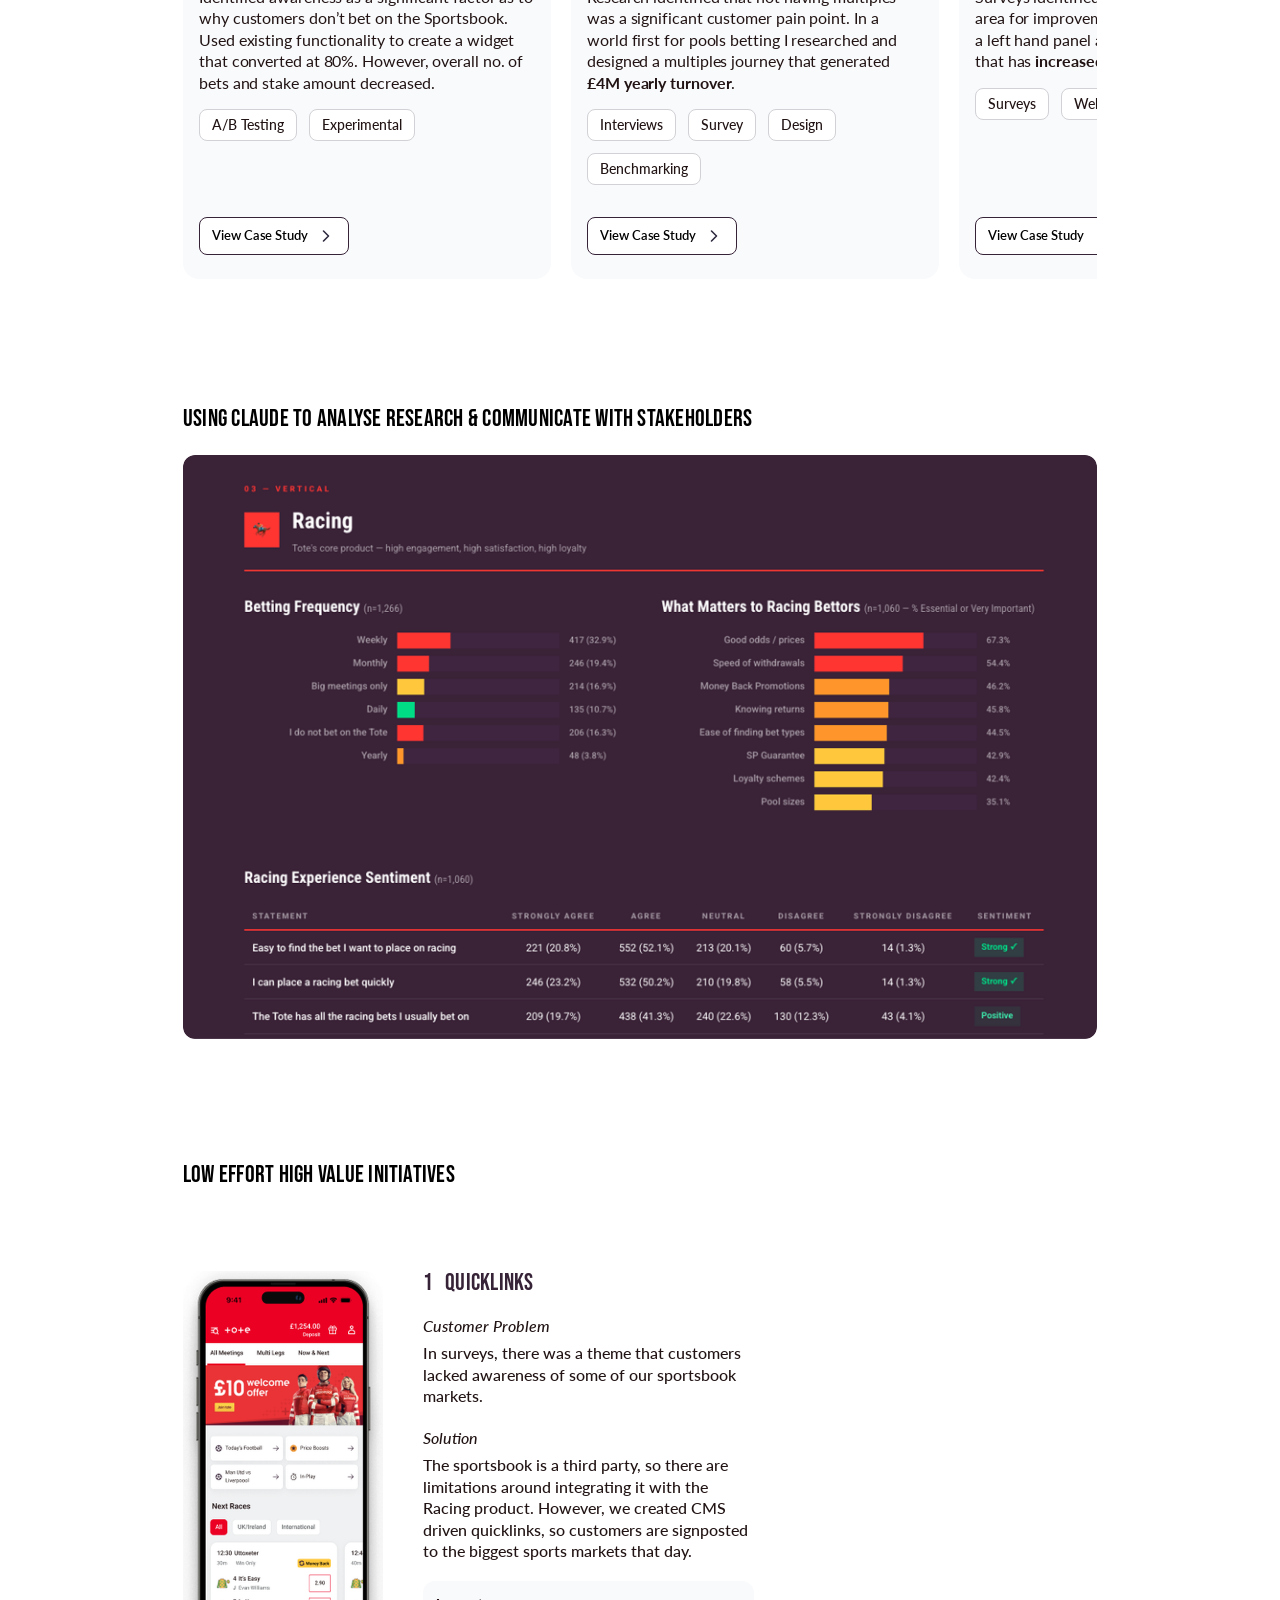
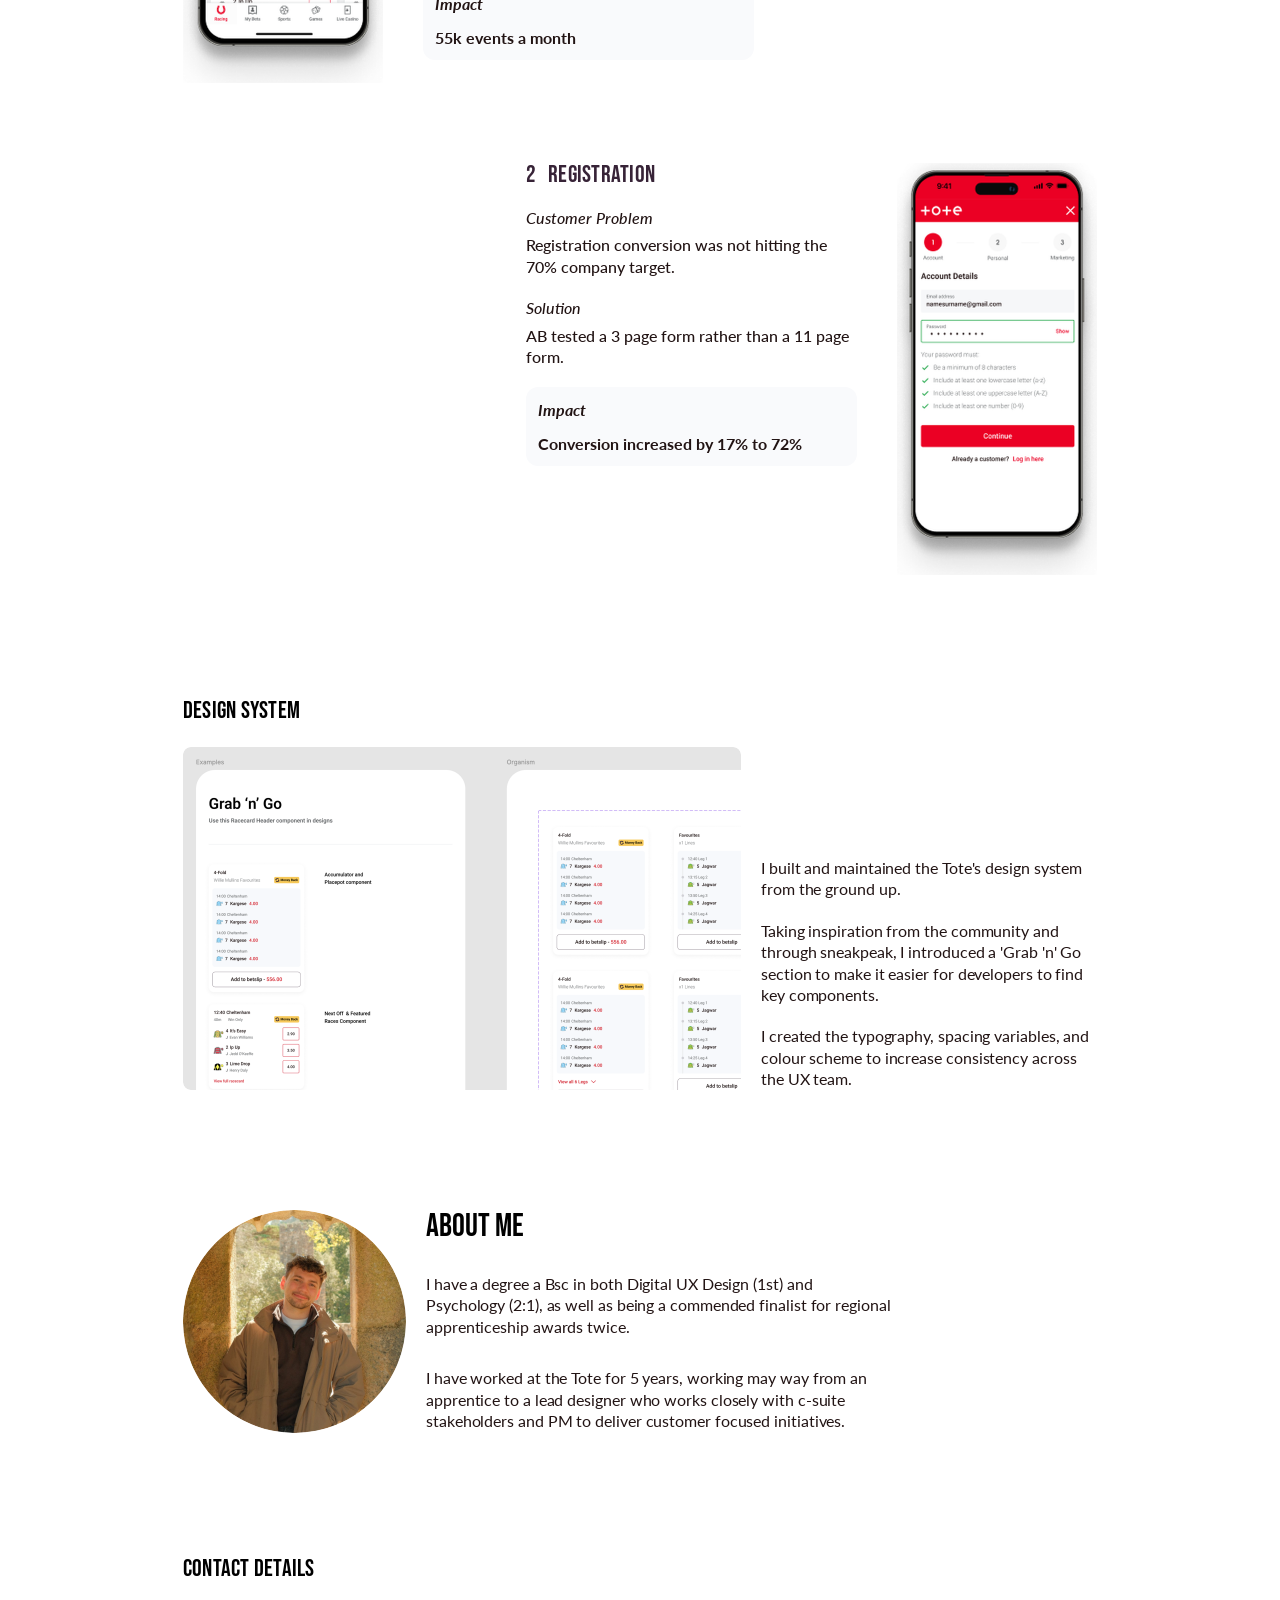
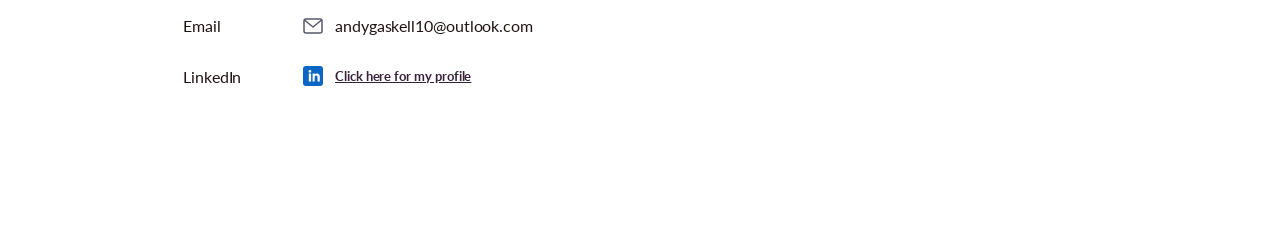
==== commit 831205ea: "Add Sportsbook Navigation case study and homepage card Co-Authored-By: Claude Opus 5.5 <noreply@anth" ====
--- a/index.html
+++ b/index.html
@@ -833,6 +833,43 @@
       <h2 id="selected-work-title" class="section-title">Selected Work</h2>
 
       <div class="work-cards">
+        <!-- SPORTSBOOK NAVIGATION -->
+        <article class="work-card">
+          <div class="work-card__image">
+            <img
+              src="images/index-sportsbook-card.png"
+              alt="Sportsbook Navigation case study"
+              style="width: 148px; height: 284px;"
+            />
+          </div>
+          <div class="work-card__copy">
+            <div class="copy-header">
+              <div class="eyebrow">Tactical</div>
+              <h3 class="card-title">Sportsbook Navigation</h3>
+            </div>
+            <div class="copy-body">
+              <p>
+                Identified awareness as a significant factor as to why
+                customers don’t bet on the Sportsbook. Used existing
+                functionality to create a widget that converted at 80%.
+                However, overall no. of bets and stake amount decreased.
+              </p>
+              <div class="chips">
+                <span class="chip">A/B Testing</span>
+                <span class="chip">Experimental</span>
+              </div>
+            </div>
+            <div>
+              <a href="sportsbook-navigation.html" class="btn btn--secondary">
+                View Case Study
+                <svg viewBox="0 0 20 20" fill="none" aria-hidden="true">
+                  <path d="M7.5 5l5 5-5 5" stroke="#302a3f" stroke-width="1.6" stroke-linecap="round" stroke-linejoin="round" />
+                </svg>
+              </a>
+            </div>
+          </div>
+        </article>
+
         <!-- MULTIPLES -->
         <article class="work-card">
           <div class="work-card__image">
